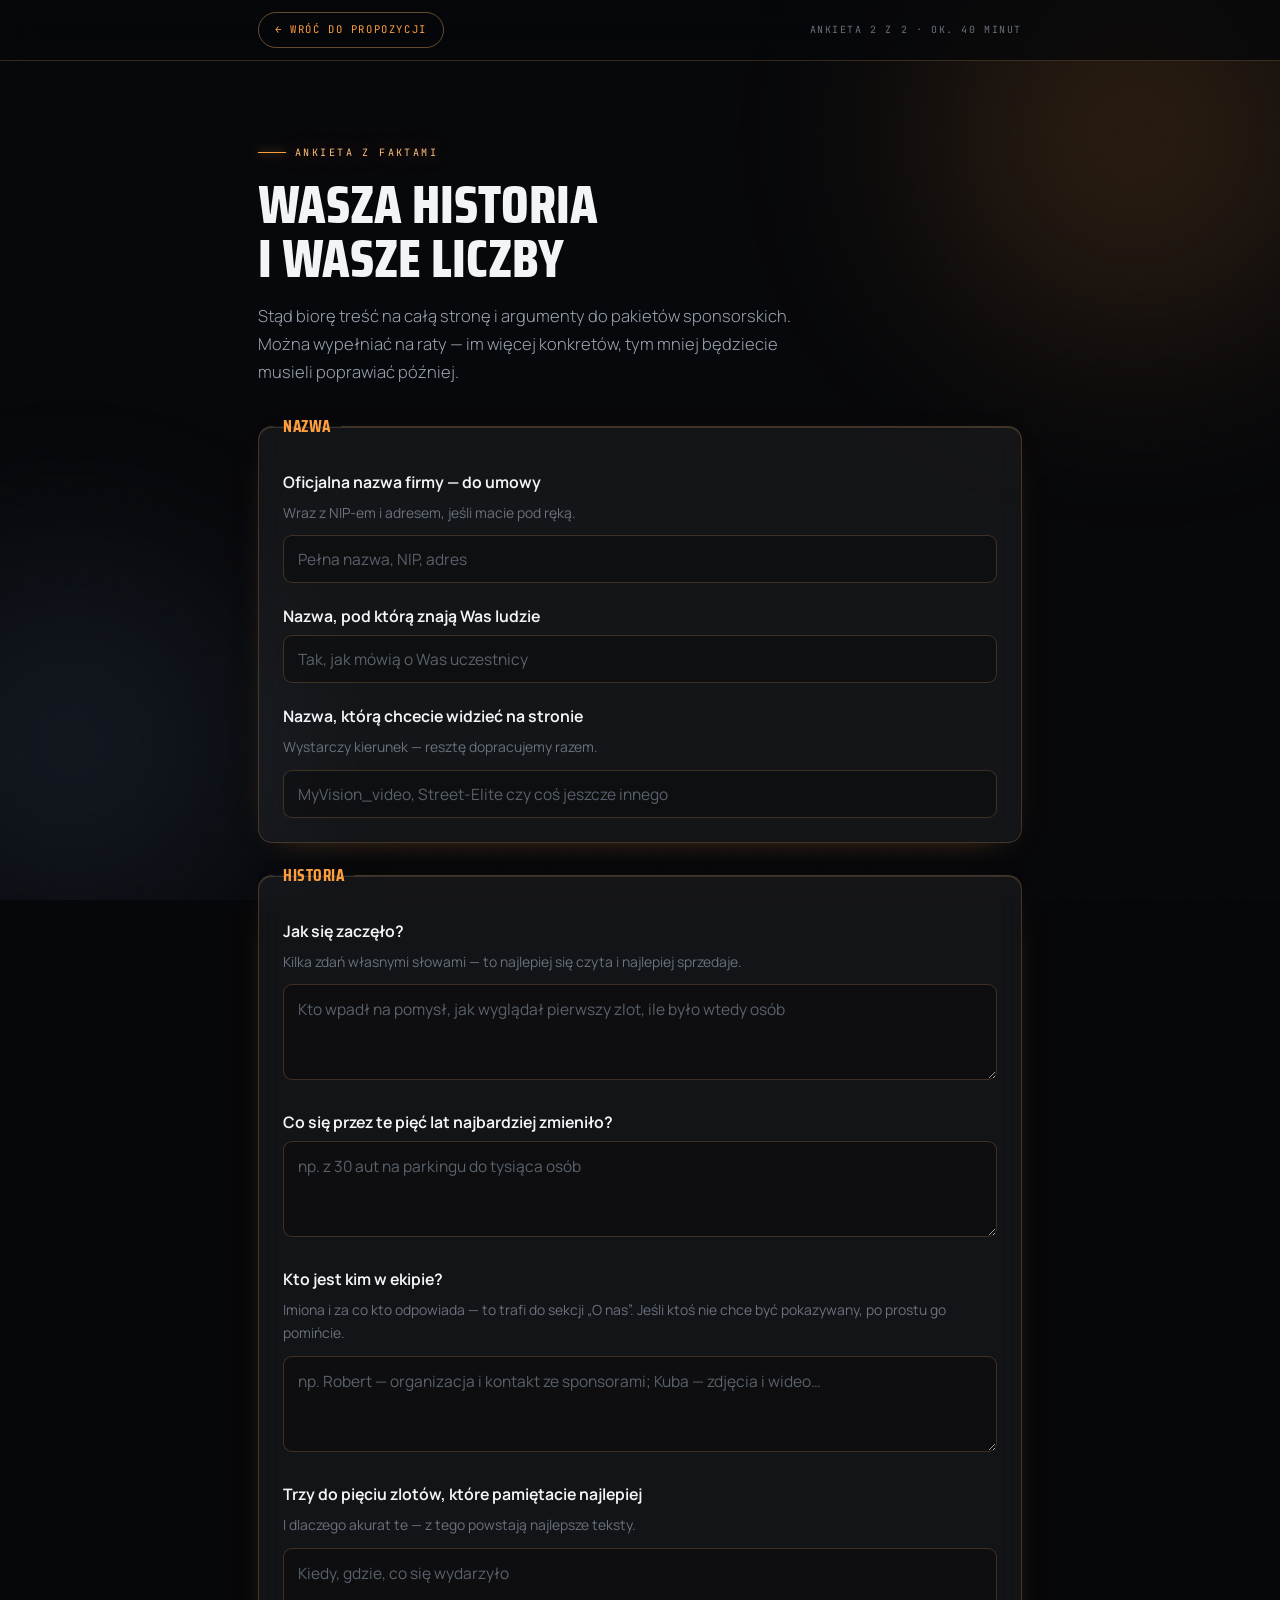
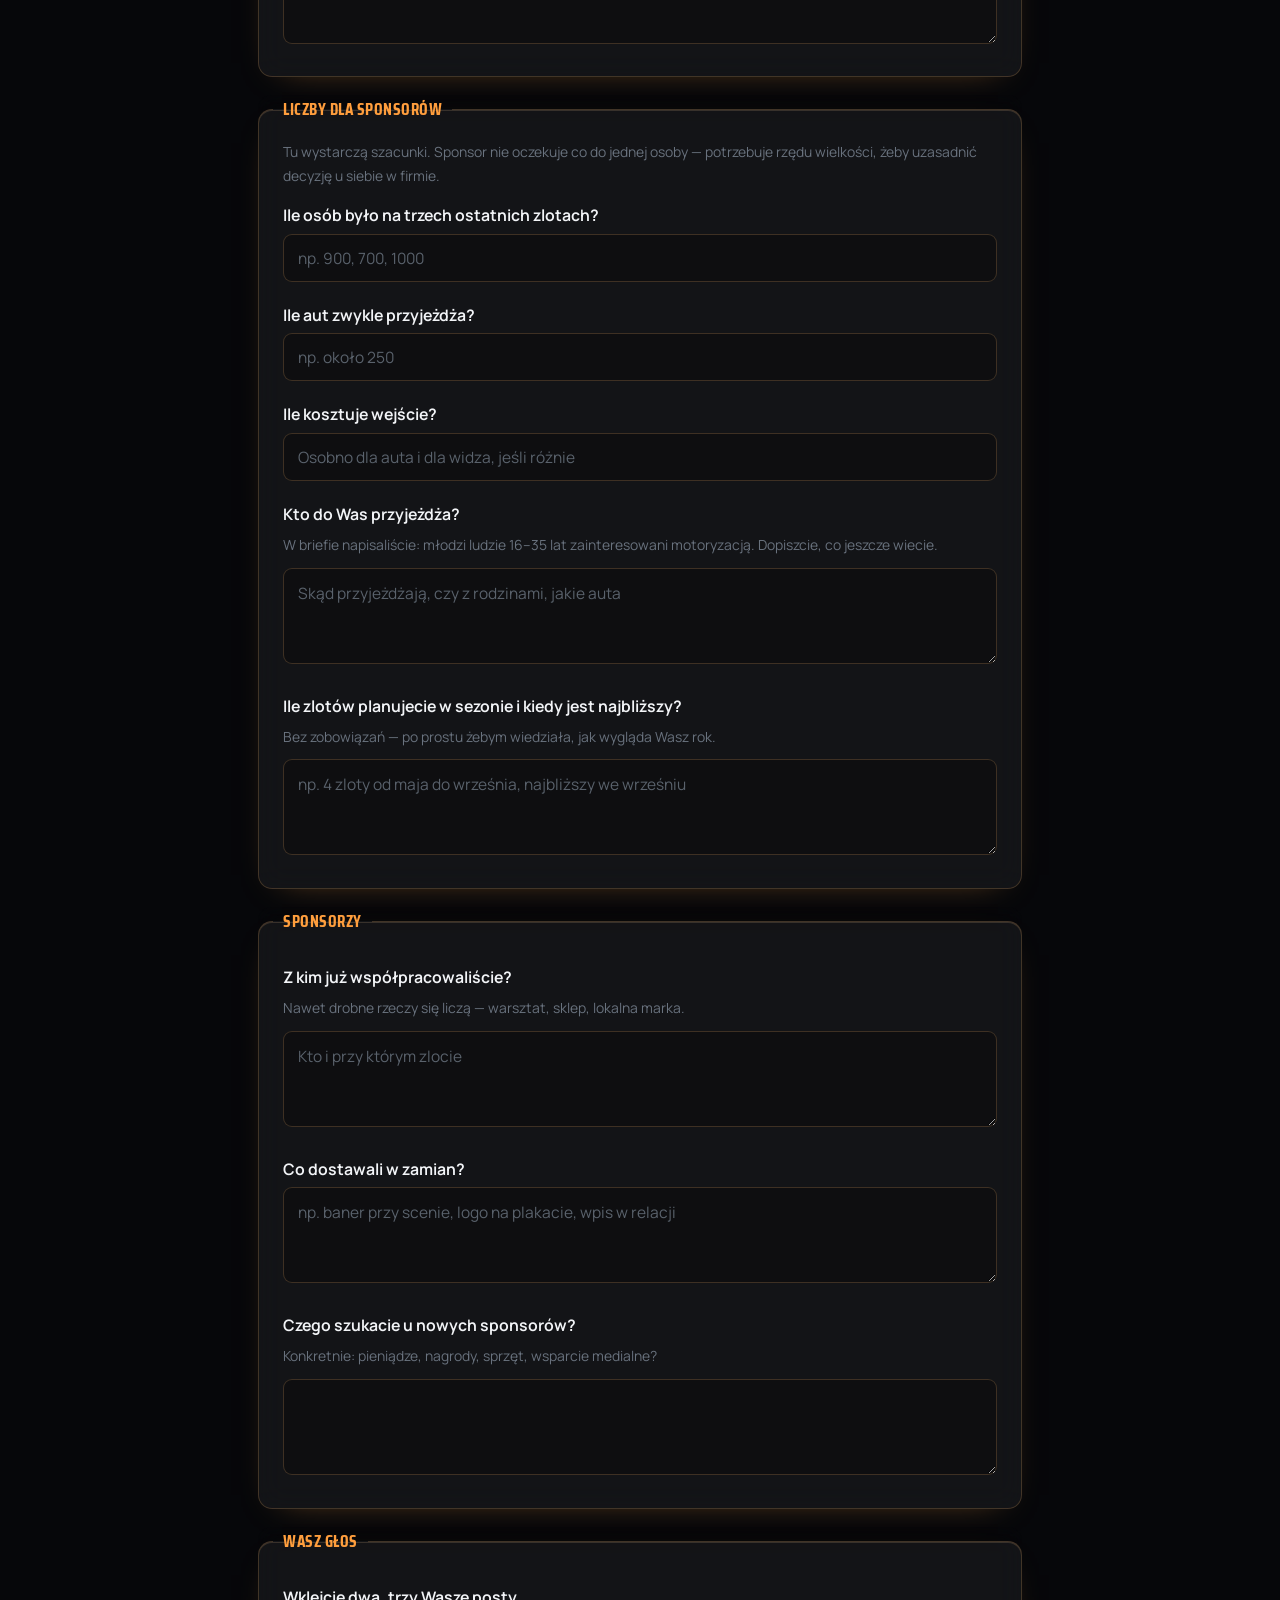
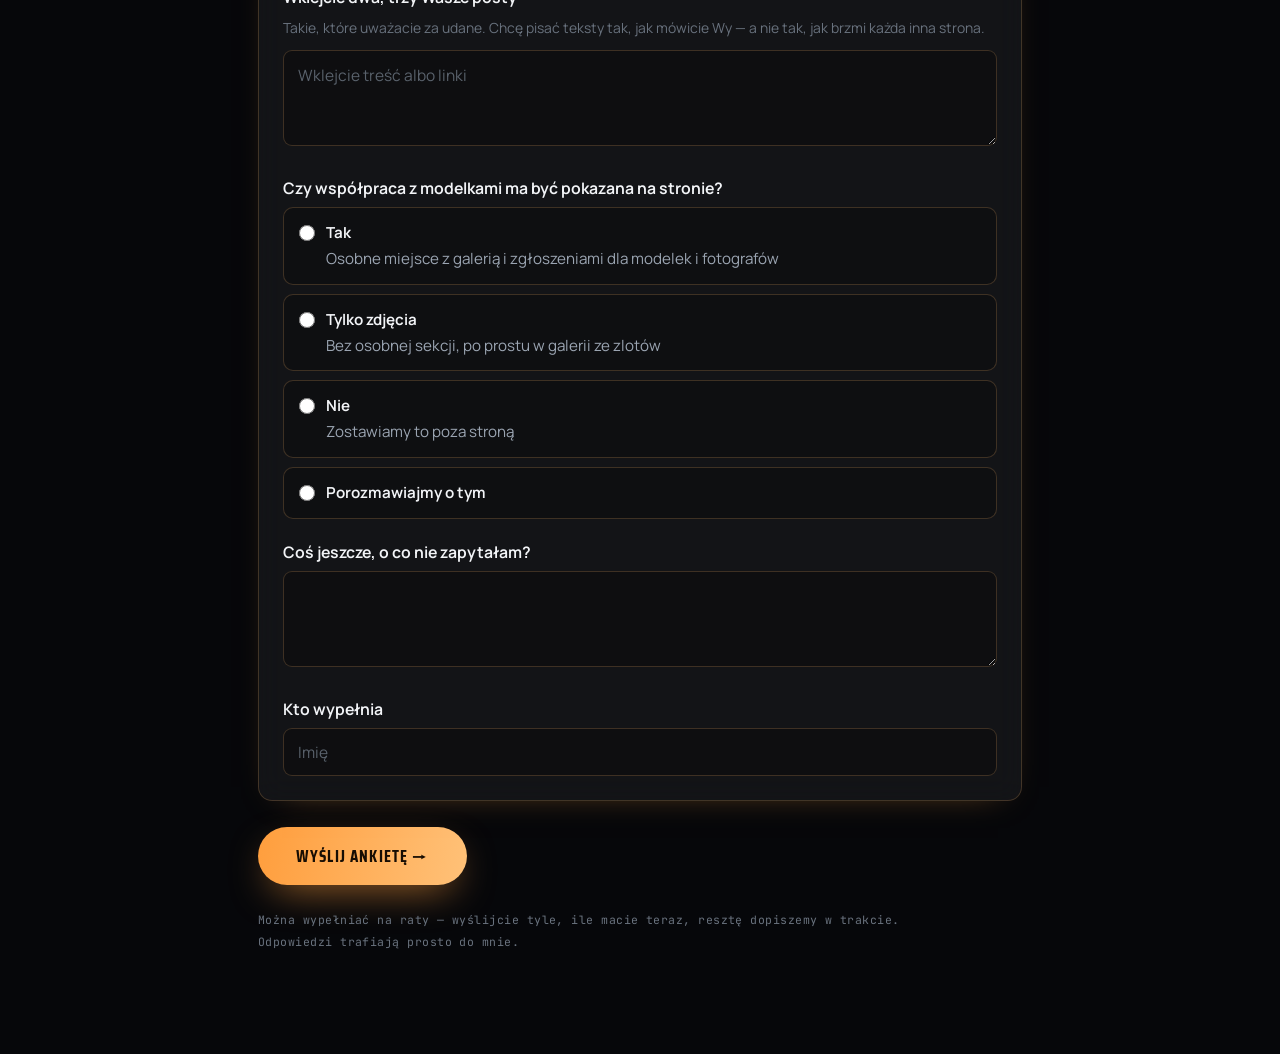
==== ankieta-faktow.html @ 6f4fe194 "CSS bez podkreślenia — Jekyll pomijał plik" ====
<!doctype html>
<html lang="pl">
<head>
<meta charset="utf-8">
<meta name="viewport" content="width=device-width, initial-scale=1">
<title>Ankieta z faktami — Street-Elite</title>
<meta name="robots" content="noindex, nofollow">
<link rel="preconnect" href="https://fonts.googleapis.com">
<link rel="preconnect" href="https://fonts.gstatic.com" crossorigin>
<link href="https://fonts.googleapis.com/css2?family=Saira+Condensed:wght@600;700;800&family=Manrope:wght@300;400;500;650;700&family=JetBrains+Mono:wght@400;500&display=swap" rel="stylesheet">
<link rel="stylesheet" href="ankieta.css">
</head>
<body>
<div class="atmo"><div class="beam b1"></div><div class="beam b2"></div></div>
<div class="noise"></div>

<header class="bar"><div class="bar-in">
  <a class="back" href="index.html#odwas">← Wróć do propozycji</a>
  <span class="step">Ankieta 2 z 2 · ok. 40 minut</span>
</div></header>

<div class="wrap">
<div class="head">
  <div class="kicker">Ankieta z faktami</div>
  <h1>Wasza historia<br>i Wasze liczby</h1>
  <p class="lead">Stąd biorę treść na całą stronę i argumenty do pakietów sponsorskich. Można wypełniać na raty — im więcej konkretów, tym mniej będziecie musieli poprawiać później.</p>
</div>

<form action="https://formsubmit.co/marcin.tatsiana@gmail.com" method="POST">
  <input type="hidden" name="_subject" value="📋 Ankieta z faktami — Street-Elite">
  <input type="hidden" name="_captcha" value="false">
  <input type="hidden" name="_template" value="table">
  <input type="text" name="_honey" class="hp" tabindex="-1" autocomplete="off">

  <fieldset>
    <legend>Nazwa</legend>
    <div class="q">
      <label for="n1">Oficjalna nazwa firmy — do umowy</label>
      <span class="hintx">Wraz z NIP-em i adresem, jeśli macie pod ręką.</span>
      <input id="n1" type="text" name="Nazwa firmy do umowy" placeholder="Pełna nazwa, NIP, adres">
    </div>
    <div class="q">
      <label for="n2">Nazwa, pod którą znają Was ludzie</label>
      <input id="n2" type="text" name="Nazwa znana ludziom" placeholder="Tak, jak mówią o Was uczestnicy">
    </div>
    <div class="q">
      <label for="n3">Nazwa, którą chcecie widzieć na stronie</label>
      <span class="hintx">Wystarczy kierunek — resztę dopracujemy razem.</span>
      <input id="n3" type="text" name="Nazwa na stronie" placeholder="MyVision_video, Street-Elite czy coś jeszcze innego">
    </div>
  </fieldset>

  <fieldset>
    <legend>Historia</legend>
    <div class="q">
      <label for="h1">Jak się zaczęło?</label>
      <span class="hintx">Kilka zdań własnymi słowami — to najlepiej się czyta i najlepiej sprzedaje.</span>
      <textarea id="h1" name="Jak sie zaczelo" placeholder="Kto wpadł na pomysł, jak wyglądał pierwszy zlot, ile było wtedy osób"></textarea>
    </div>
    <div class="q">
      <label for="h2">Co się przez te pięć lat najbardziej zmieniło?</label>
      <textarea id="h2" name="Co sie zmienilo" placeholder="np. z 30 aut na parkingu do tysiąca osób"></textarea>
    </div>
    <div class="q">
      <label for="h3">Kto jest kim w ekipie?</label>
      <span class="hintx">Imiona i za co kto odpowiada — to trafi do sekcji „O nas”. Jeśli ktoś nie chce być pokazywany, po prostu go pomińcie.</span>
      <textarea id="h3" name="Zespol" placeholder="np. Robert — organizacja i kontakt ze sponsorami; Kuba — zdjęcia i wideo…"></textarea>
    </div>
    <div class="q">
      <label for="h4">Trzy do pięciu zlotów, które pamiętacie najlepiej</label>
      <span class="hintx">I dlaczego akurat te — z tego powstają najlepsze teksty.</span>
      <textarea id="h4" name="Najlepsze zloty" placeholder="Kiedy, gdzie, co się wydarzyło"></textarea>
    </div>
  </fieldset>

  <fieldset>
    <legend>Liczby dla sponsorów</legend>
    <p class="hintx" style="margin:-6px 0 14px">Tu wystarczą szacunki. Sponsor nie oczekuje co do jednej osoby — potrzebuje rzędu wielkości, żeby uzasadnić decyzję u siebie w firmie.</p>

    <div class="q">
      <label for="l1">Ile osób było na trzech ostatnich zlotach?</label>
      <input id="l1" type="text" name="Frekwencja" placeholder="np. 900, 700, 1000">
    </div>
    <div class="q">
      <label for="l2">Ile aut zwykle przyjeżdża?</label>
      <input id="l2" type="text" name="Liczba aut" placeholder="np. około 250">
    </div>
    <div class="q">
      <label for="l3">Ile kosztuje wejście?</label>
      <input id="l3" type="text" name="Cena wejscia" placeholder="Osobno dla auta i dla widza, jeśli różnie">
    </div>
    <div class="q">
      <label for="l4">Kto do Was przyjeżdża?</label>
      <span class="hintx">W briefie napisaliście: młodzi ludzie 16–35 lat zainteresowani motoryzacją. Dopiszcie, co jeszcze wiecie.</span>
      <textarea id="l4" name="Kto przyjezdza" placeholder="Skąd przyjeżdżają, czy z rodzinami, jakie auta"></textarea>
    </div>
    <div class="q">
      <label for="l5">Ile zlotów planujecie w sezonie i kiedy jest najbliższy?</label>
      <span class="hintx">Bez zobowiązań — po prostu żebym wiedziała, jak wygląda Wasz rok.</span>
      <textarea id="l5" name="Kalendarz sezonu" placeholder="np. 4 zloty od maja do września, najbliższy we wrześniu"></textarea>
    </div>
  </fieldset>

  <fieldset>
    <legend>Sponsorzy</legend>
    <div class="q">
      <label for="s1">Z kim już współpracowaliście?</label>
      <span class="hintx">Nawet drobne rzeczy się liczą — warsztat, sklep, lokalna marka.</span>
      <textarea id="s1" name="Dotychczasowi partnerzy" placeholder="Kto i przy którym zlocie"></textarea>
    </div>
    <div class="q">
      <label for="s2">Co dostawali w zamian?</label>
      <textarea id="s2" name="Co dostawali sponsorzy" placeholder="np. baner przy scenie, logo na plakacie, wpis w relacji"></textarea>
    </div>
    <div class="q">
      <label for="s3">Czego szukacie u nowych sponsorów?</label>
      <span class="hintx">Konkretnie: pieniądze, nagrody, sprzęt, wsparcie medialne?</span>
      <textarea id="s3" name="Czego szukamy u sponsorow" placeholder=""></textarea>
    </div>
  </fieldset>

  <fieldset>
    <legend>Wasz głos</legend>
    <div class="q">
      <label for="g1">Wklejcie dwa, trzy Wasze posty</label>
      <span class="hintx">Takie, które uważacie za udane. Chcę pisać teksty tak, jak mówicie Wy — a nie tak, jak brzmi każda inna strona.</span>
      <textarea id="g1" name="Przyklady postow" placeholder="Wklejcie treść albo linki"></textarea>
    </div>
    <div class="q">
      <span class="qlab">Czy współpraca z modelkami ma być pokazana na stronie?</span>
      <div class="opts">
        <label class="opt"><input type="radio" name="Modelki na stronie" value="Tak, osobna sekcja"><span><b>Tak</b>Osobne miejsce z galerią i zgłoszeniami dla modelek i fotografów</span></label>
        <label class="opt"><input type="radio" name="Modelki na stronie" value="Tylko zdjęcia w galerii"><span><b>Tylko zdjęcia</b>Bez osobnej sekcji, po prostu w galerii ze zlotów</span></label>
        <label class="opt"><input type="radio" name="Modelki na stronie" value="Nie"><span><b>Nie</b>Zostawiamy to poza stroną</span></label>
        <label class="opt"><input type="radio" name="Modelki na stronie" value="Porozmawiajmy"><span><b>Porozmawiajmy o tym</b></span></label>
      </div>
    </div>
    <div class="q">
      <label for="g2">Coś jeszcze, o co nie zapytałam?</label>
      <textarea id="g2" name="Coś jeszcze" placeholder=""></textarea>
    </div>
    <div class="q">
      <label for="who">Kto wypełnia</label>
      <input id="who" type="text" name="Kto wypelnia" placeholder="Imię" required>
    </div>
  </fieldset>

  <button class="send" type="submit">Wyślij ankietę →</button>
  <p class="foot">Można wypełniać na raty — wyślijcie tyle, ile macie teraz, resztę dopiszemy w trakcie.<br>Odpowiedzi trafiają prosto do mnie.</p>
</form>
</div>
</body>
</html>
---- ankieta.css ----
:root{--void:#06070A;--panel:rgba(255,255,255,.055);--panel-2:rgba(255,255,255,.082);
--edge:rgba(255,186,110,.20);--edge-2:rgba(255,186,110,.38);--ink:#F2F4F7;--soft:#9BA5B2;--dim:#69727E;
--sodium:#FF9E3D;--sodium-2:#FFC178;--ice:#9CC7FF;
--display:"Saira Condensed",'Arial Narrow',sans-serif;--body:"Manrope",-apple-system,sans-serif;
--mono:"JetBrains Mono",ui-monospace,monospace;--maxw:820px}
*{box-sizing:border-box}
body{margin:0;background:var(--void);color:var(--ink);font-family:var(--body);font-size:17px;
line-height:1.7;-webkit-font-smoothing:antialiased;overflow-x:hidden}
:where(a,button,input,select,textarea):focus-visible{outline:2px solid var(--sodium);outline-offset:3px}
.atmo{position:fixed;inset:0;z-index:0;pointer-events:none;overflow:hidden}
.beam{position:absolute;border-radius:50%;filter:blur(88px);opacity:.62}
.b1{width:60vw;height:60vw;max-width:700px;max-height:700px;top:-24vh;right:-16vw;
background:radial-gradient(circle,rgba(255,158,61,.3),transparent 64%)}
.b2{width:52vw;height:52vw;max-width:600px;max-height:600px;bottom:-16vh;left:-18vw;
background:radial-gradient(circle,rgba(156,199,255,.2),transparent 66%)}
.noise{position:fixed;inset:0;z-index:1;pointer-events:none;opacity:.22;mix-blend-mode:overlay;
background-image:url("data:image/svg+xml,%3Csvg xmlns='http://www.w3.org/2000/svg' width='160' height='160'%3E%3Cfilter id='n'%3E%3CfeTurbulence type='fractalNoise' baseFrequency='.8' numOctaves='4'/%3E%3C/filter%3E%3Crect width='160' height='160' filter='url(%23n)'/%3E%3C/svg%3E")}
.bar{position:sticky;top:0;z-index:60;backdrop-filter:blur(18px);-webkit-backdrop-filter:blur(18px);
background:rgba(6,7,10,.75);border-bottom:1px solid var(--edge)}
.bar-in{max-width:var(--maxw);margin:0 auto;padding:12px clamp(16px,4vw,28px);display:flex;
align-items:center;justify-content:space-between;gap:16px}
.back{display:inline-flex;align-items:center;gap:9px;font-family:var(--mono);font-size:.66rem;
letter-spacing:.15em;text-transform:uppercase;color:var(--sodium);text-decoration:none;
border:1px solid var(--edge-2);border-radius:100px;padding:8px 16px;transition:.25s}
.back:hover{background:rgba(255,158,61,.12);border-color:var(--sodium)}
.step{font-family:var(--mono);font-size:.62rem;letter-spacing:.16em;text-transform:uppercase;color:var(--dim)}
.wrap{position:relative;z-index:2;max-width:var(--maxw);margin:0 auto;padding:0 clamp(16px,4vw,28px) 90px}
.head{padding:clamp(44px,8vh,80px) 0 26px}
.kicker{display:inline-flex;align-items:center;gap:9px;font-family:var(--mono);font-size:.63rem;
letter-spacing:.24em;text-transform:uppercase;color:var(--sodium-2);margin-bottom:16px;
text-shadow:0 0 18px rgba(255,158,61,.5)}
.kicker::before{content:"";width:28px;height:1px;background:var(--sodium);box-shadow:0 0 10px rgba(255,158,61,.9)}
h1{font-family:var(--display);font-weight:800;text-transform:uppercase;font-size:clamp(2.1rem,6vw,3.4rem);
line-height:1;margin:0 0 16px;text-wrap:balance}
.lead{color:var(--soft);font-size:1.03rem;font-weight:300;max-width:56ch;margin:0}
fieldset{border:1px solid var(--edge);border-radius:14px;background:var(--panel);margin:0 0 18px;
padding:22px 24px 24px;backdrop-filter:blur(14px);-webkit-backdrop-filter:blur(14px);
box-shadow:inset 0 1px 0 rgba(255,205,150,.16),0 10px 34px -24px rgba(255,158,61,.55)}
legend{font-family:var(--display);font-weight:700;text-transform:uppercase;font-size:1.06rem;
letter-spacing:.03em;color:var(--sodium);padding:0 10px;margin-left:-10px}
.q{margin:20px 0 0}
.q:first-of-type{margin-top:6px}
.q>label,.qlab{display:block;font-weight:650;font-size:.99rem;margin-bottom:5px}
.hintx{display:block;color:var(--dim);font-size:.87rem;margin-bottom:11px;font-weight:400}
input[type=text],input[type=email],textarea,select{width:100%;background:rgba(0,0,0,.28);
border:1px solid var(--edge);border-radius:9px;color:var(--ink);font-family:var(--body);
font-size:.97rem;padding:12px 14px;transition:.22s}
textarea{min-height:96px;resize:vertical;line-height:1.6}
input:hover,textarea:hover,select:hover{border-color:var(--edge-2)}
input:focus,textarea:focus,select:focus{border-color:var(--sodium);background:rgba(0,0,0,.4)}
::placeholder{color:#5A626C}
.opts{display:grid;gap:9px;margin-top:4px}
.opt{display:flex;align-items:flex-start;gap:11px;background:rgba(0,0,0,.22);border:1px solid var(--edge);
border-radius:10px;padding:12px 15px;cursor:pointer;transition:.22s}
.opt:hover{border-color:var(--edge-2);background:rgba(255,158,61,.06)}
.opt input{margin:5px 0 0;accent-color:var(--sodium);flex:none;width:16px;height:16px}
.opt span{font-size:.95rem;color:var(--soft)}
.opt span b{color:var(--ink);font-weight:650;display:block}
.opt:has(input:checked){border-color:var(--sodium);background:rgba(255,158,61,.11);
box-shadow:0 0 26px -12px rgba(255,158,61,.85)}
.opt:has(input:checked) span{color:var(--ink)}
.grid2{display:grid;gap:9px;grid-template-columns:repeat(auto-fit,minmax(210px,1fr))}
.send{display:inline-flex;align-items:center;gap:11px;margin-top:8px;font-family:var(--display);
font-weight:700;text-transform:uppercase;letter-spacing:.07em;font-size:1.04rem;padding:16px 38px;
border:none;border-radius:100px;cursor:pointer;color:#170D03;
background:linear-gradient(100deg,var(--sodium),var(--sodium-2));
box-shadow:0 14px 40px -14px rgba(255,158,61,.75);transition:.3s}
.send:hover{transform:translateY(-2px);box-shadow:0 20px 54px -14px rgba(255,158,61,.9)}
.foot{font-family:var(--mono);font-size:.72rem;color:var(--dim);letter-spacing:.04em;
margin-top:24px;line-height:1.9}
.hp{position:absolute;left:-9999px}
::selection{background:var(--sodium);color:#120902}
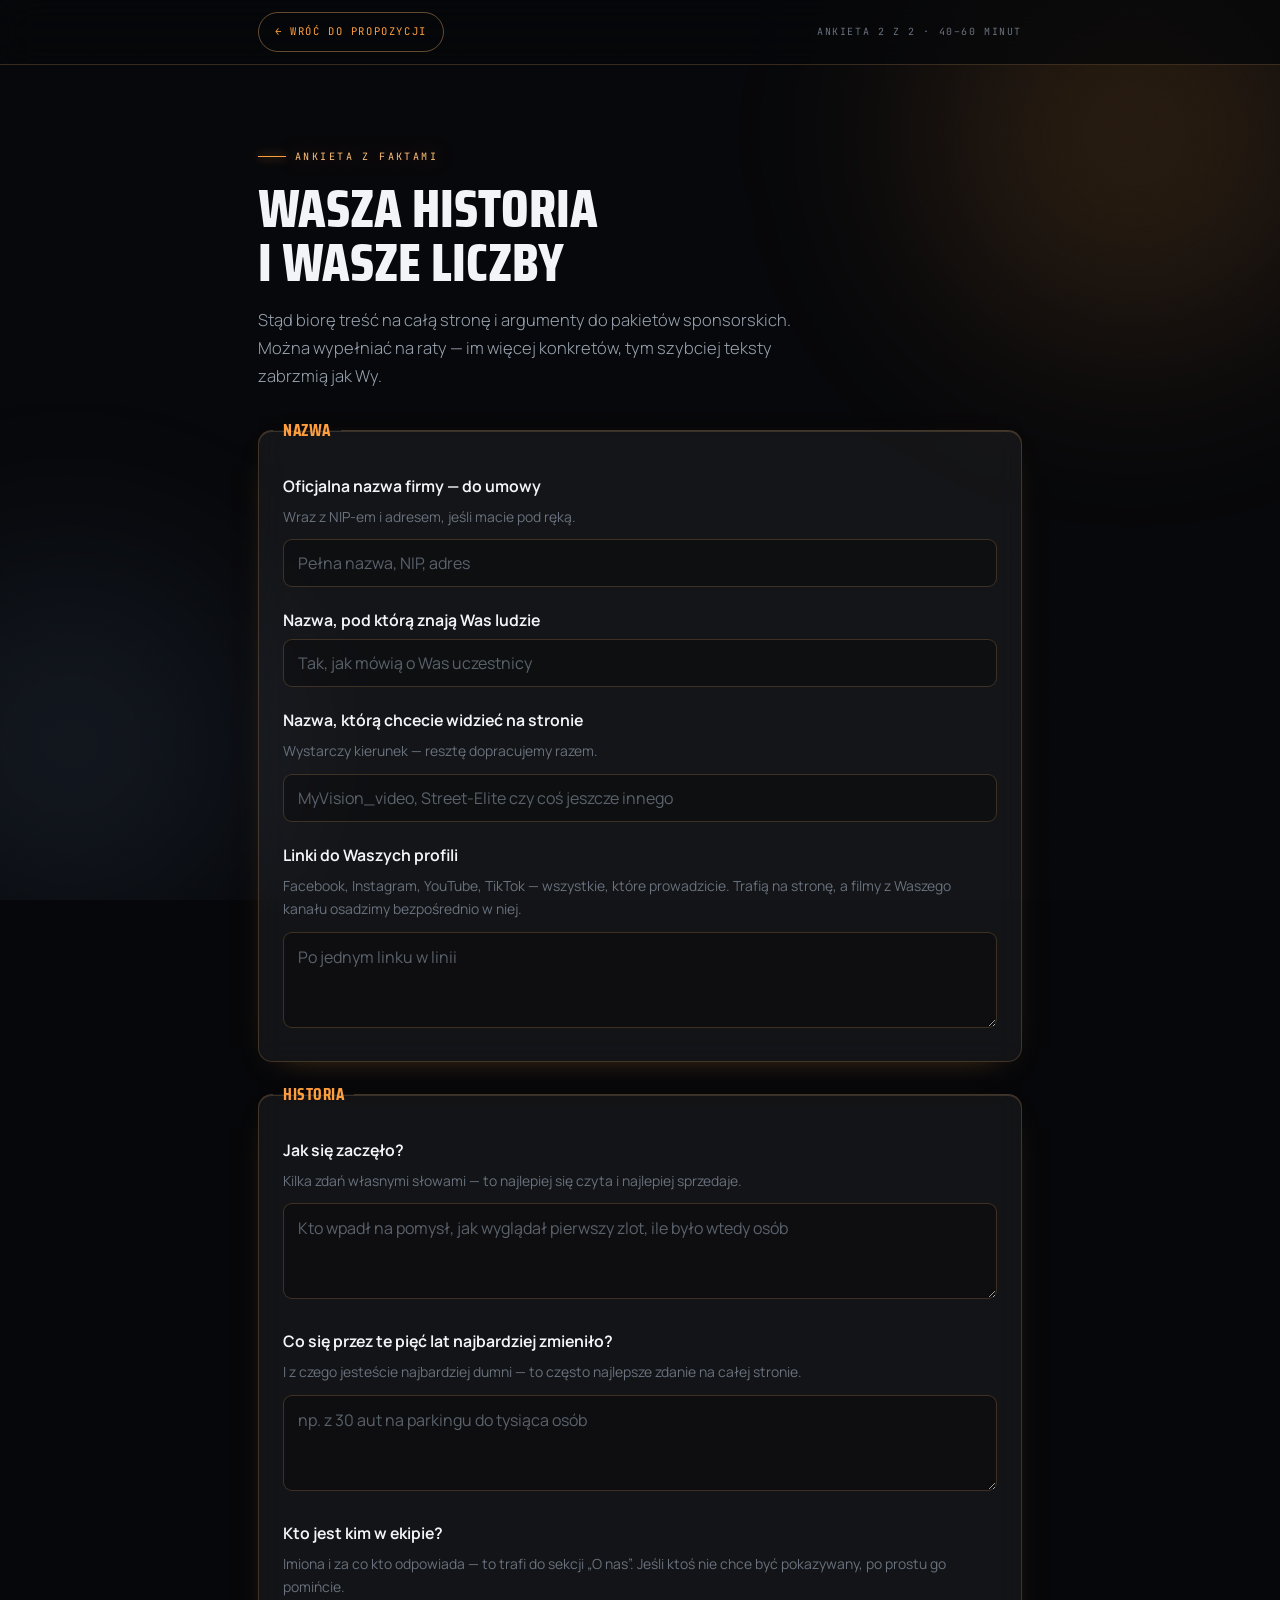
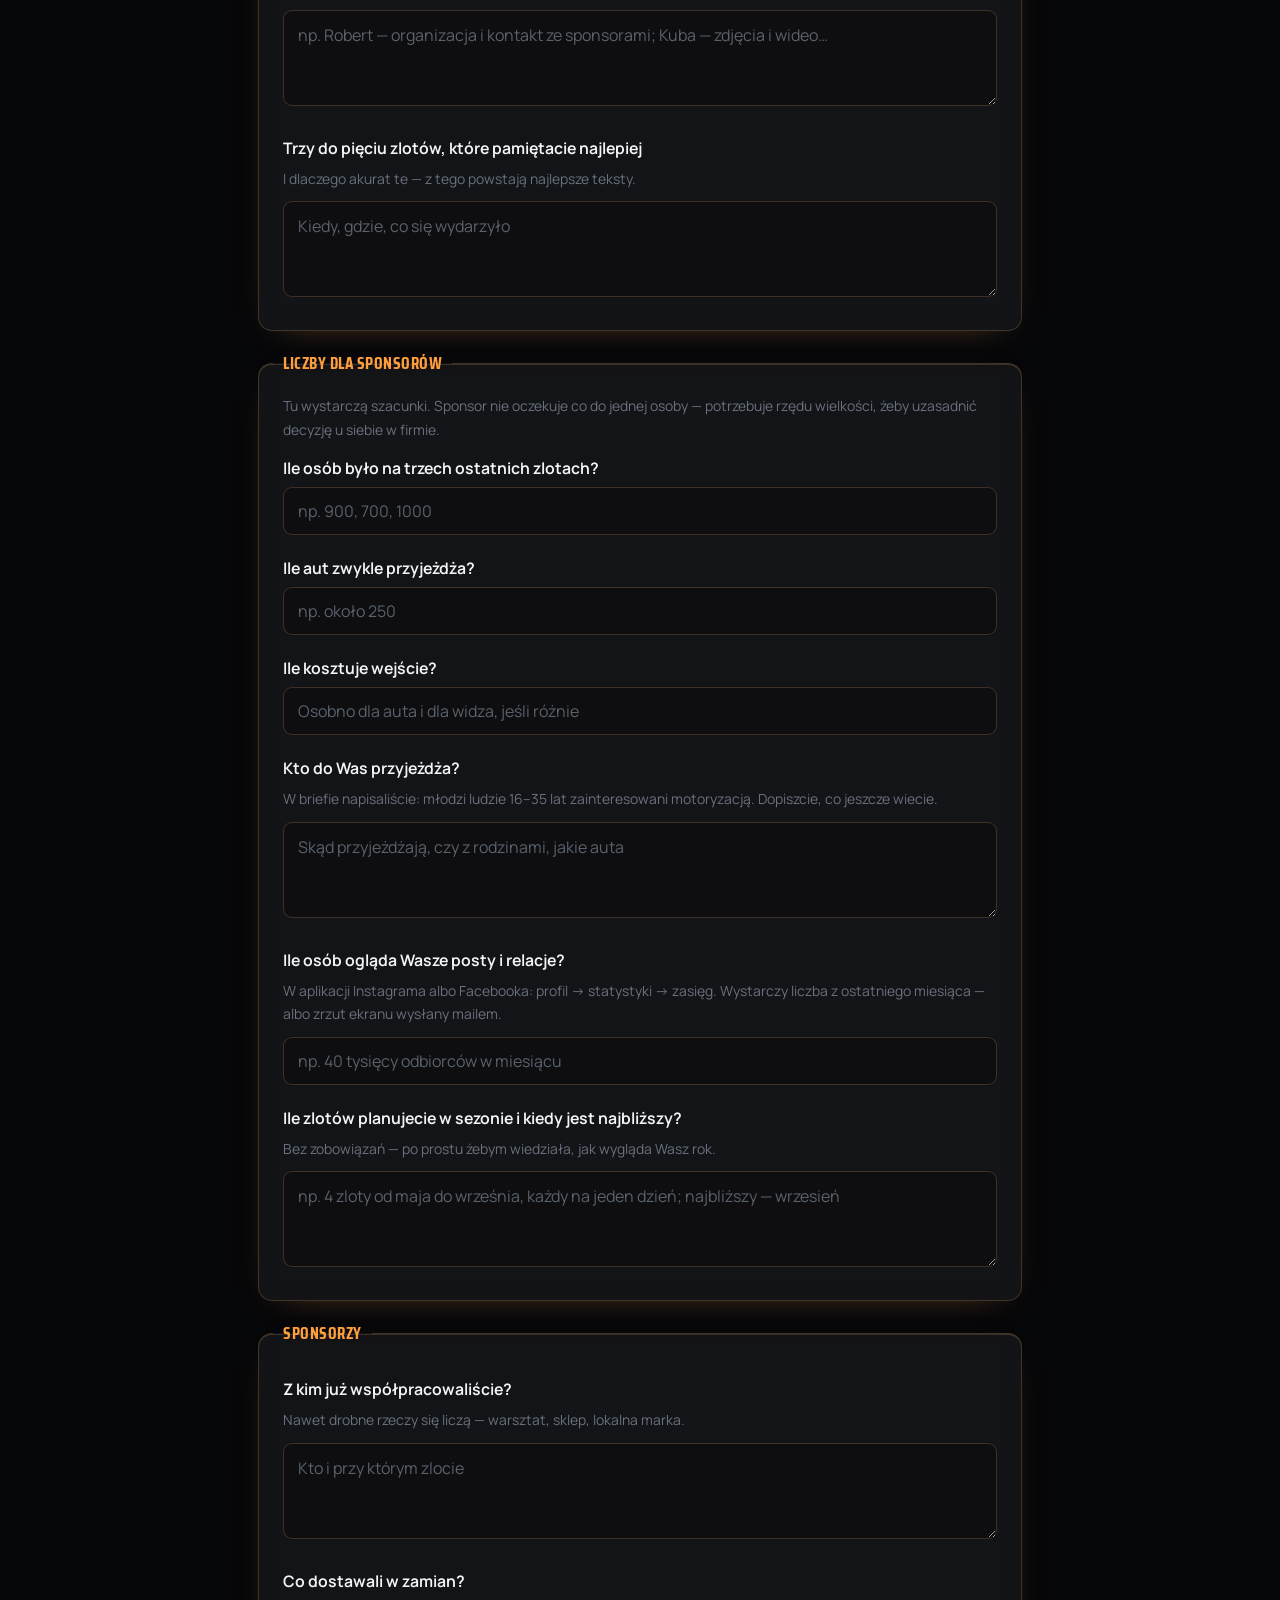
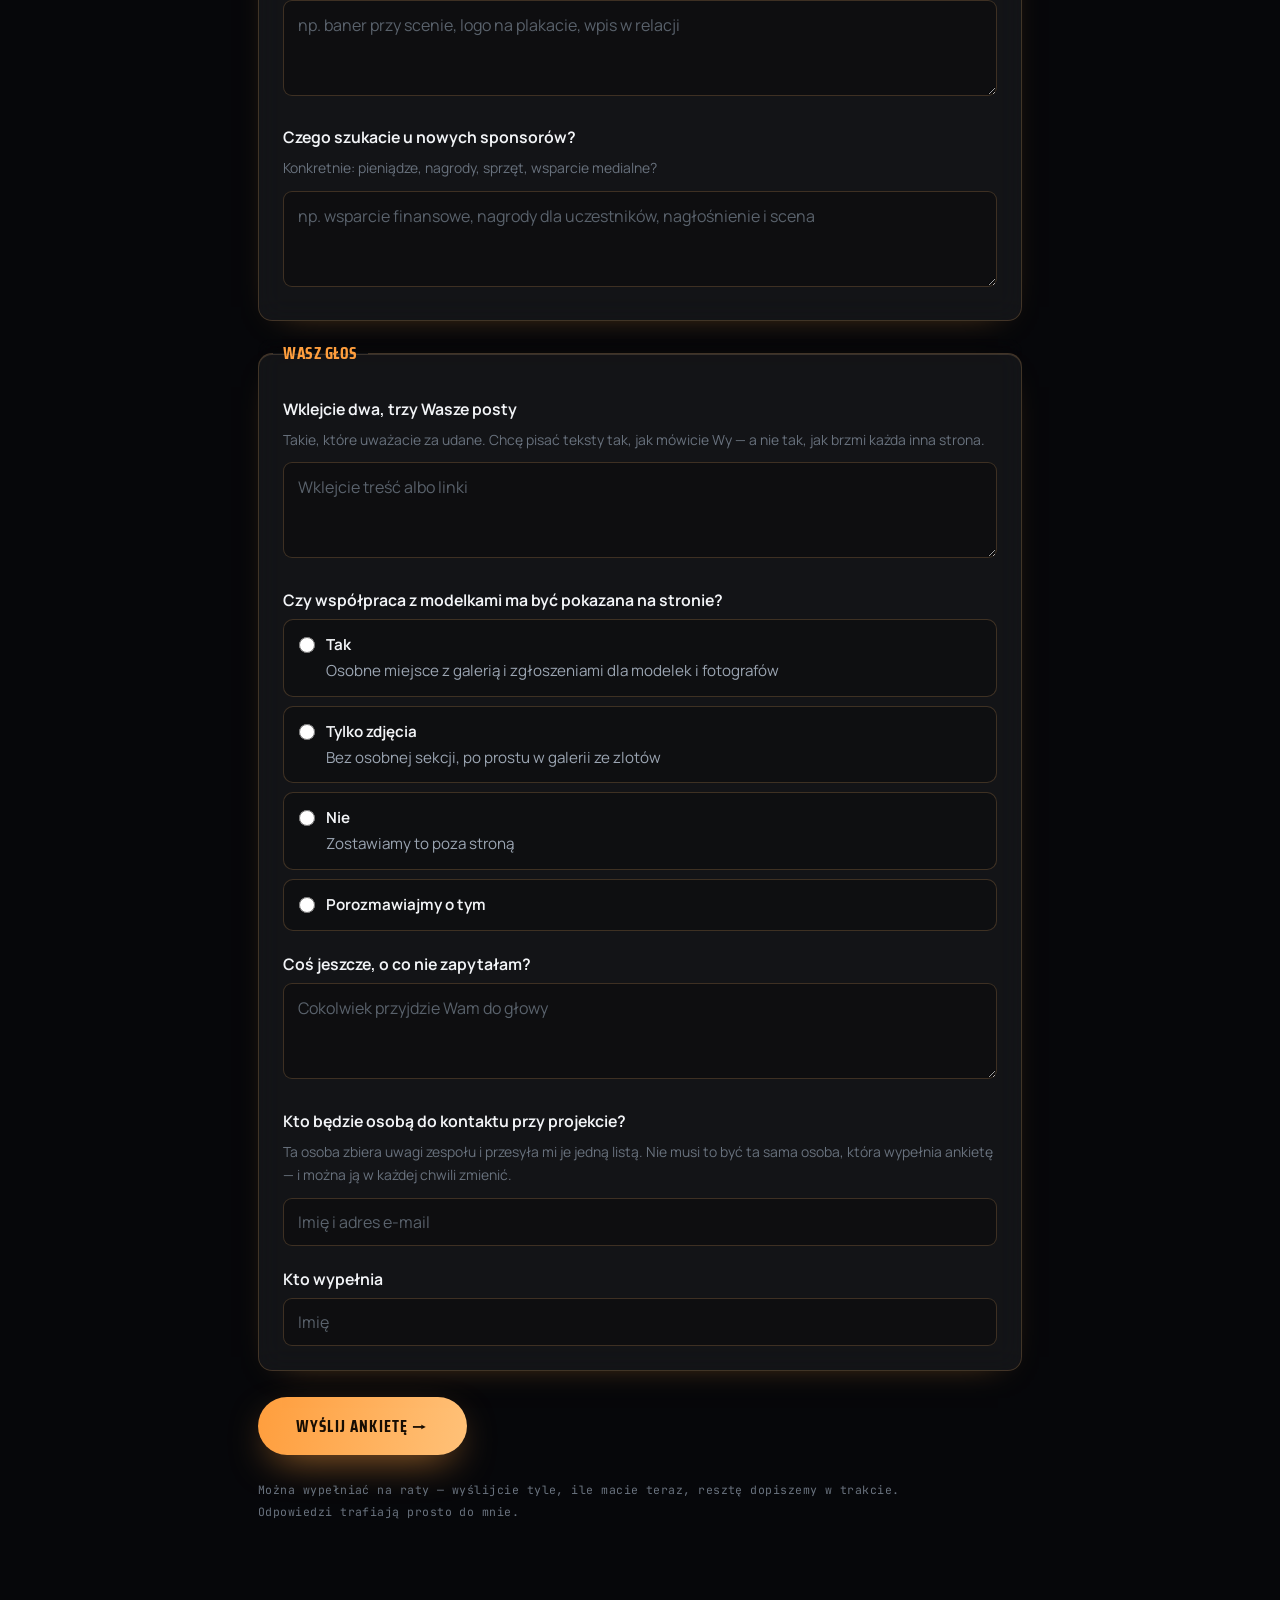
==== commit 50070b7a: "Oferta Street-Elite: финальная версия — тон, порядок разделов, срок до 15.09, страница благодарности" ====
--- a/ankieta-faktow.html
+++ b/ankieta-faktow.html
@@ -16,20 +16,21 @@
 
 <header class="bar"><div class="bar-in">
   <a class="back" href="index.html#odwas">← Wróć do propozycji</a>
-  <span class="step">Ankieta 2 z 2 · ok. 40 minut</span>
+  <span class="step">Ankieta 2 z 2 · 40–60 minut</span>
 </div></header>
 
 <div class="wrap">
 <div class="head">
   <div class="kicker">Ankieta z faktami</div>
   <h1>Wasza historia<br>i Wasze liczby</h1>
-  <p class="lead">Stąd biorę treść na całą stronę i argumenty do pakietów sponsorskich. Można wypełniać na raty — im więcej konkretów, tym mniej będziecie musieli poprawiać później.</p>
+  <p class="lead">Stąd biorę treść na całą stronę i argumenty do pakietów sponsorskich. Można wypełniać na raty — im więcej konkretów, tym szybciej teksty zabrzmią jak Wy.</p>
 </div>
 
 <form action="https://formsubmit.co/marcin.tatsiana@gmail.com" method="POST">
   <input type="hidden" name="_subject" value="📋 Ankieta z faktami — Street-Elite">
   <input type="hidden" name="_captcha" value="false">
   <input type="hidden" name="_template" value="table">
+  <input type="hidden" name="_next" value="https://intlady95.github.io/se-327d51ff/dziekuje.html">
   <input type="text" name="_honey" class="hp" tabindex="-1" autocomplete="off">
 
   <fieldset>
@@ -48,6 +49,11 @@
       <span class="hintx">Wystarczy kierunek — resztę dopracujemy razem.</span>
       <input id="n3" type="text" name="Nazwa na stronie" placeholder="MyVision_video, Street-Elite czy coś jeszcze innego">
     </div>
+    <div class="q">
+      <label for="n4">Linki do Waszych profili</label>
+      <span class="hintx">Facebook, Instagram, YouTube, TikTok — wszystkie, które prowadzicie. Trafią na stronę, a filmy z Waszego kanału osadzimy bezpośrednio w niej.</span>
+      <textarea id="n4" name="Linki do profili" placeholder="Po jednym linku w linii"></textarea>
+    </div>
   </fieldset>
 
   <fieldset>
@@ -59,6 +65,7 @@
     </div>
     <div class="q">
       <label for="h2">Co się przez te pięć lat najbardziej zmieniło?</label>
+      <span class="hintx">I z czego jesteście najbardziej dumni — to często najlepsze zdanie na całej stronie.</span>
       <textarea id="h2" name="Co sie zmienilo" placeholder="np. z 30 aut na parkingu do tysiąca osób"></textarea>
     </div>
     <div class="q">
@@ -95,9 +102,14 @@
       <textarea id="l4" name="Kto przyjezdza" placeholder="Skąd przyjeżdżają, czy z rodzinami, jakie auta"></textarea>
     </div>
     <div class="q">
+      <label for="l6">Ile osób ogląda Wasze posty i relacje?</label>
+      <span class="hintx">W aplikacji Instagrama albo Facebooka: profil → statystyki → zasięg. Wystarczy liczba z ostatniego miesiąca — albo zrzut ekranu wysłany mailem.</span>
+      <input id="l6" type="text" name="Zasiegi w social mediach" placeholder="np. 40 tysięcy odbiorców w miesiącu">
+    </div>
+    <div class="q">
       <label for="l5">Ile zlotów planujecie w sezonie i kiedy jest najbliższy?</label>
       <span class="hintx">Bez zobowiązań — po prostu żebym wiedziała, jak wygląda Wasz rok.</span>
-      <textarea id="l5" name="Kalendarz sezonu" placeholder="np. 4 zloty od maja do września, najbliższy we wrześniu"></textarea>
+      <textarea id="l5" name="Kalendarz sezonu" placeholder="np. 4 zloty od maja do września, każdy na jeden dzień; najbliższy — wrzesień"></textarea>
     </div>
   </fieldset>
 
@@ -115,7 +127,7 @@
     <div class="q">
       <label for="s3">Czego szukacie u nowych sponsorów?</label>
       <span class="hintx">Konkretnie: pieniądze, nagrody, sprzęt, wsparcie medialne?</span>
-      <textarea id="s3" name="Czego szukamy u sponsorow" placeholder=""></textarea>
+      <textarea id="s3" name="Czego szukamy u sponsorow" placeholder="np. wsparcie finansowe, nagrody dla uczestników, nagłośnienie i scena"></textarea>
     </div>
   </fieldset>
 
@@ -137,7 +149,12 @@
     </div>
     <div class="q">
       <label for="g2">Coś jeszcze, o co nie zapytałam?</label>
-      <textarea id="g2" name="Coś jeszcze" placeholder=""></textarea>
+      <textarea id="g2" name="Coś jeszcze" placeholder="Cokolwiek przyjdzie Wam do głowy"></textarea>
+    </div>
+    <div class="q">
+      <label for="kp">Kto będzie osobą do kontaktu przy projekcie?</label>
+      <span class="hintx">Ta osoba zbiera uwagi zespołu i przesyła mi je jedną listą. Nie musi to być ta sama osoba, która wypełnia ankietę — i można ją w każdej chwili zmienić.</span>
+      <input id="kp" type="text" name="Osoba do kontaktu" placeholder="Imię i adres e-mail">
     </div>
     <div class="q">
       <label for="who">Kto wypełnia</label>
--- a/ankieta.css
+++ b/ankieta.css
@@ -4,8 +4,10 @@
 --display:"Saira Condensed",'Arial Narrow',sans-serif;--body:"Manrope",-apple-system,sans-serif;
 --mono:"JetBrains Mono",ui-monospace,monospace;--maxw:820px}
 *{box-sizing:border-box}
-body{margin:0;background:var(--void);color:var(--ink);font-family:var(--body);font-size:17px;
-line-height:1.7;-webkit-font-smoothing:antialiased;overflow-x:hidden}
+body{margin:0;background:var(--void);color:var(--ink);font-family:var(--body);
+font-size:clamp(1rem,.97rem + .18vw,1.0625rem);line-height:1.7;-webkit-font-smoothing:antialiased;
+overflow-x:hidden;overflow-wrap:break-word;text-size-adjust:100%;-webkit-text-size-adjust:100%}
+h1,legend,.qlab,label{overflow-wrap:break-word;hyphens:auto}
 :where(a,button,input,select,textarea):focus-visible{outline:2px solid var(--sodium);outline-offset:3px}
 .atmo{position:fixed;inset:0;z-index:0;pointer-events:none;overflow:hidden}
 .beam{position:absolute;border-radius:50%;filter:blur(88px);opacity:.62}
@@ -44,8 +46,14 @@
 .hintx{display:block;color:var(--dim);font-size:.87rem;margin-bottom:11px;font-weight:400}
 input[type=text],input[type=email],textarea,select{width:100%;background:rgba(0,0,0,.28);
 border:1px solid var(--edge);border-radius:9px;color:var(--ink);font-family:var(--body);
-font-size:.97rem;padding:12px 14px;transition:.22s}
+font-size:max(16px,.97rem);padding:12px 14px;transition:.22s}
 textarea{min-height:96px;resize:vertical;line-height:1.6}
+input[type=file]{width:100%;background:rgba(0,0,0,.28);border:1px solid var(--edge);border-radius:9px;
+color:var(--soft);font-family:var(--body);font-size:max(16px,.88rem);padding:10px 12px;transition:.22s}
+input[type=file]::file-selector-button{font-family:var(--mono);font-size:.66rem;letter-spacing:.1em;
+text-transform:uppercase;color:var(--sodium);background:rgba(255,158,61,.12);border:1px solid var(--edge-2);
+border-radius:100px;padding:7px 14px;margin-right:12px;cursor:pointer;transition:.22s}
+input[type=file]::file-selector-button:hover{background:rgba(255,158,61,.2);border-color:var(--sodium)}
 input:hover,textarea:hover,select:hover{border-color:var(--edge-2)}
 input:focus,textarea:focus,select:focus{border-color:var(--sodium);background:rgba(0,0,0,.4)}
 ::placeholder{color:#5A626C}
@@ -59,7 +67,7 @@
 .opt:has(input:checked){border-color:var(--sodium);background:rgba(255,158,61,.11);
 box-shadow:0 0 26px -12px rgba(255,158,61,.85)}
 .opt:has(input:checked) span{color:var(--ink)}
-.grid2{display:grid;gap:9px;grid-template-columns:repeat(auto-fit,minmax(210px,1fr))}
+.grid2{display:grid;gap:9px;grid-template-columns:repeat(auto-fit,minmax(min(210px,100%),1fr))}
 .send{display:inline-flex;align-items:center;gap:11px;margin-top:8px;font-family:var(--display);
 font-weight:700;text-transform:uppercase;letter-spacing:.07em;font-size:1.04rem;padding:16px 38px;
 border:none;border-radius:100px;cursor:pointer;color:#170D03;
@@ -69,4 +77,20 @@
 .foot{font-family:var(--mono);font-size:.72rem;color:var(--dim);letter-spacing:.04em;
 margin-top:24px;line-height:1.9}
 .hp{position:absolute;left:-9999px}
+/* ═══ telefon i duży tekst ═══ */
+@media(max-width:560px){
+  .bar-in{flex-wrap:wrap;gap:8px 12px;padding:10px clamp(14px,4vw,28px)}
+  .back{padding:7px 13px;font-size:.6rem}
+  .step{font-size:.57rem;letter-spacing:.12em}
+  fieldset{padding:18px 15px 20px;border-radius:12px}
+  legend{padding:0 7px;margin-left:-7px;font-size:1rem}
+  .opt{padding:12px 13px;gap:10px}
+  .send{width:100%;justify-content:center;padding:17px 22px}
+  .wrap{padding-bottom:70px}
+}
+/* палец должен попадать: минимум 44px на интерактивных элементах */
+.opt{min-height:44px}
+.back{min-height:40px}
+@media(prefers-reduced-motion:reduce){*{animation:none!important;transition:none!important}}
+
 ::selection{background:var(--sodium);color:#120902}
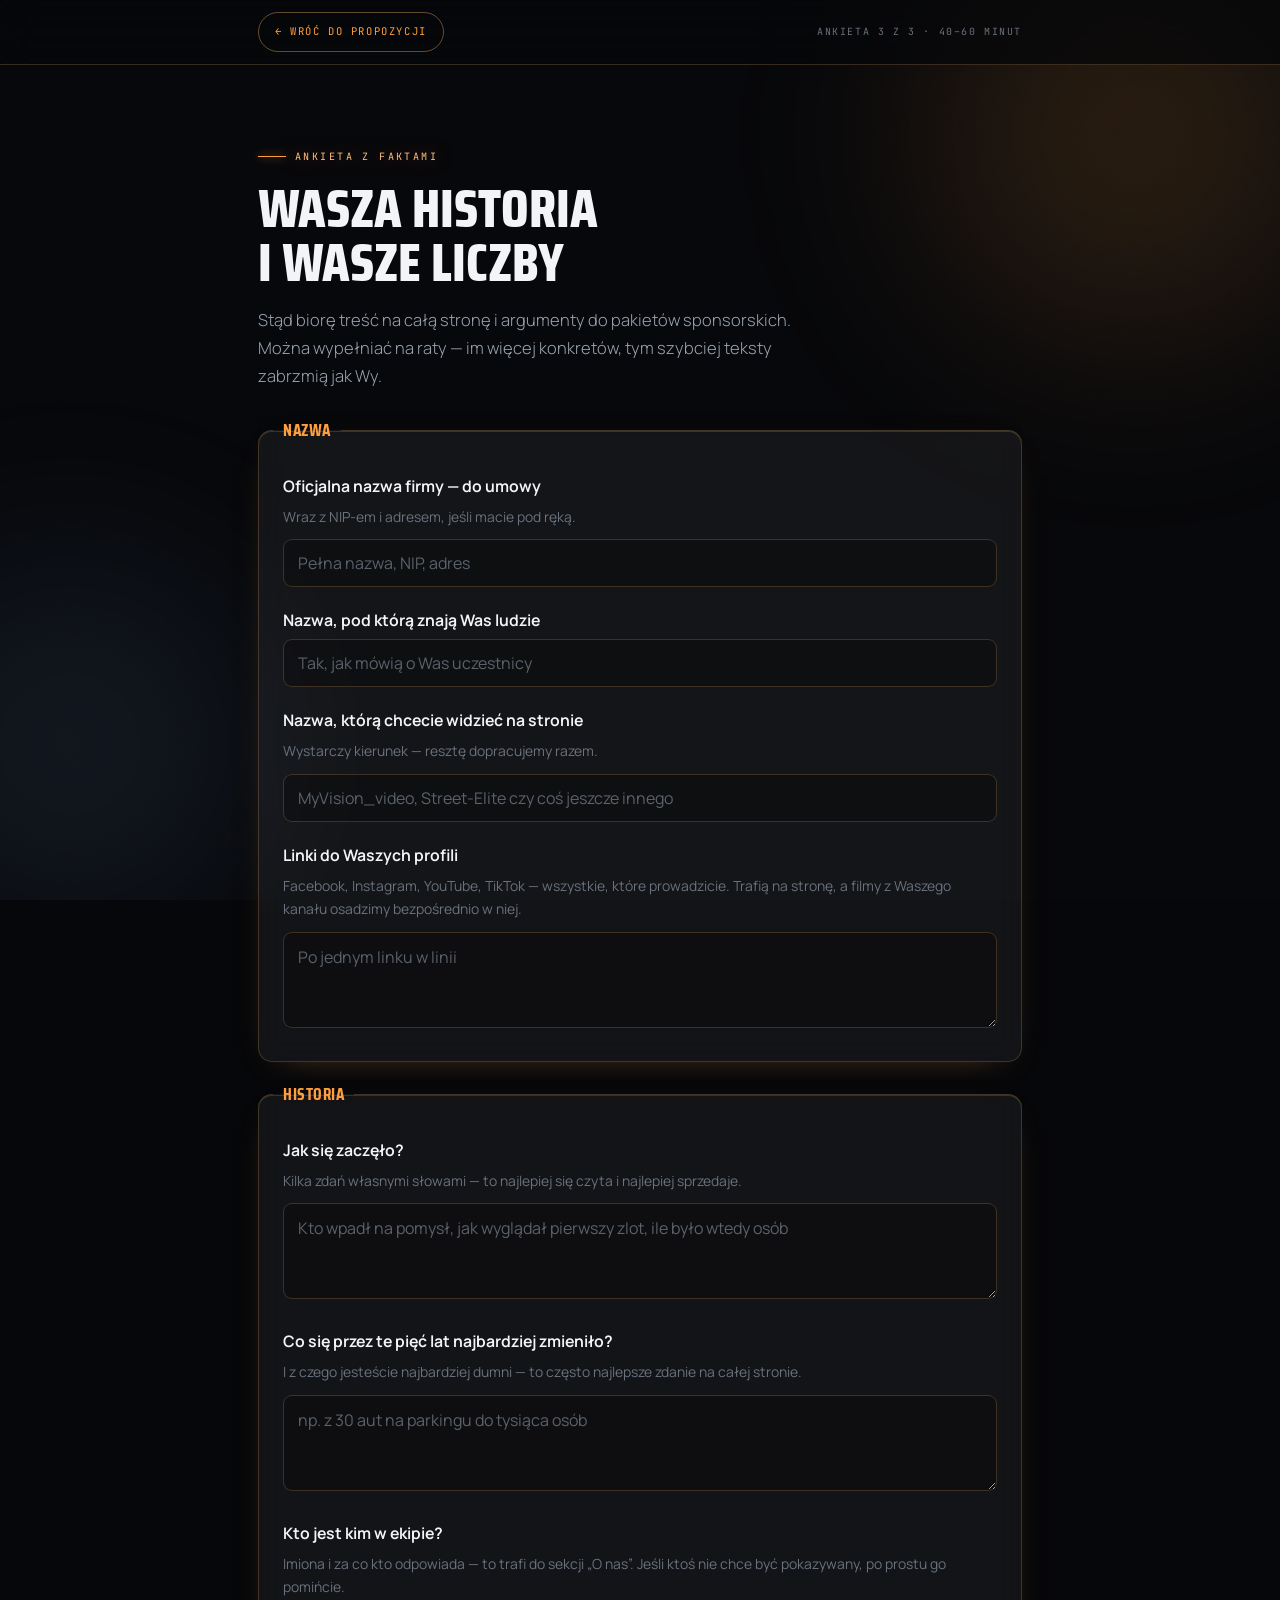
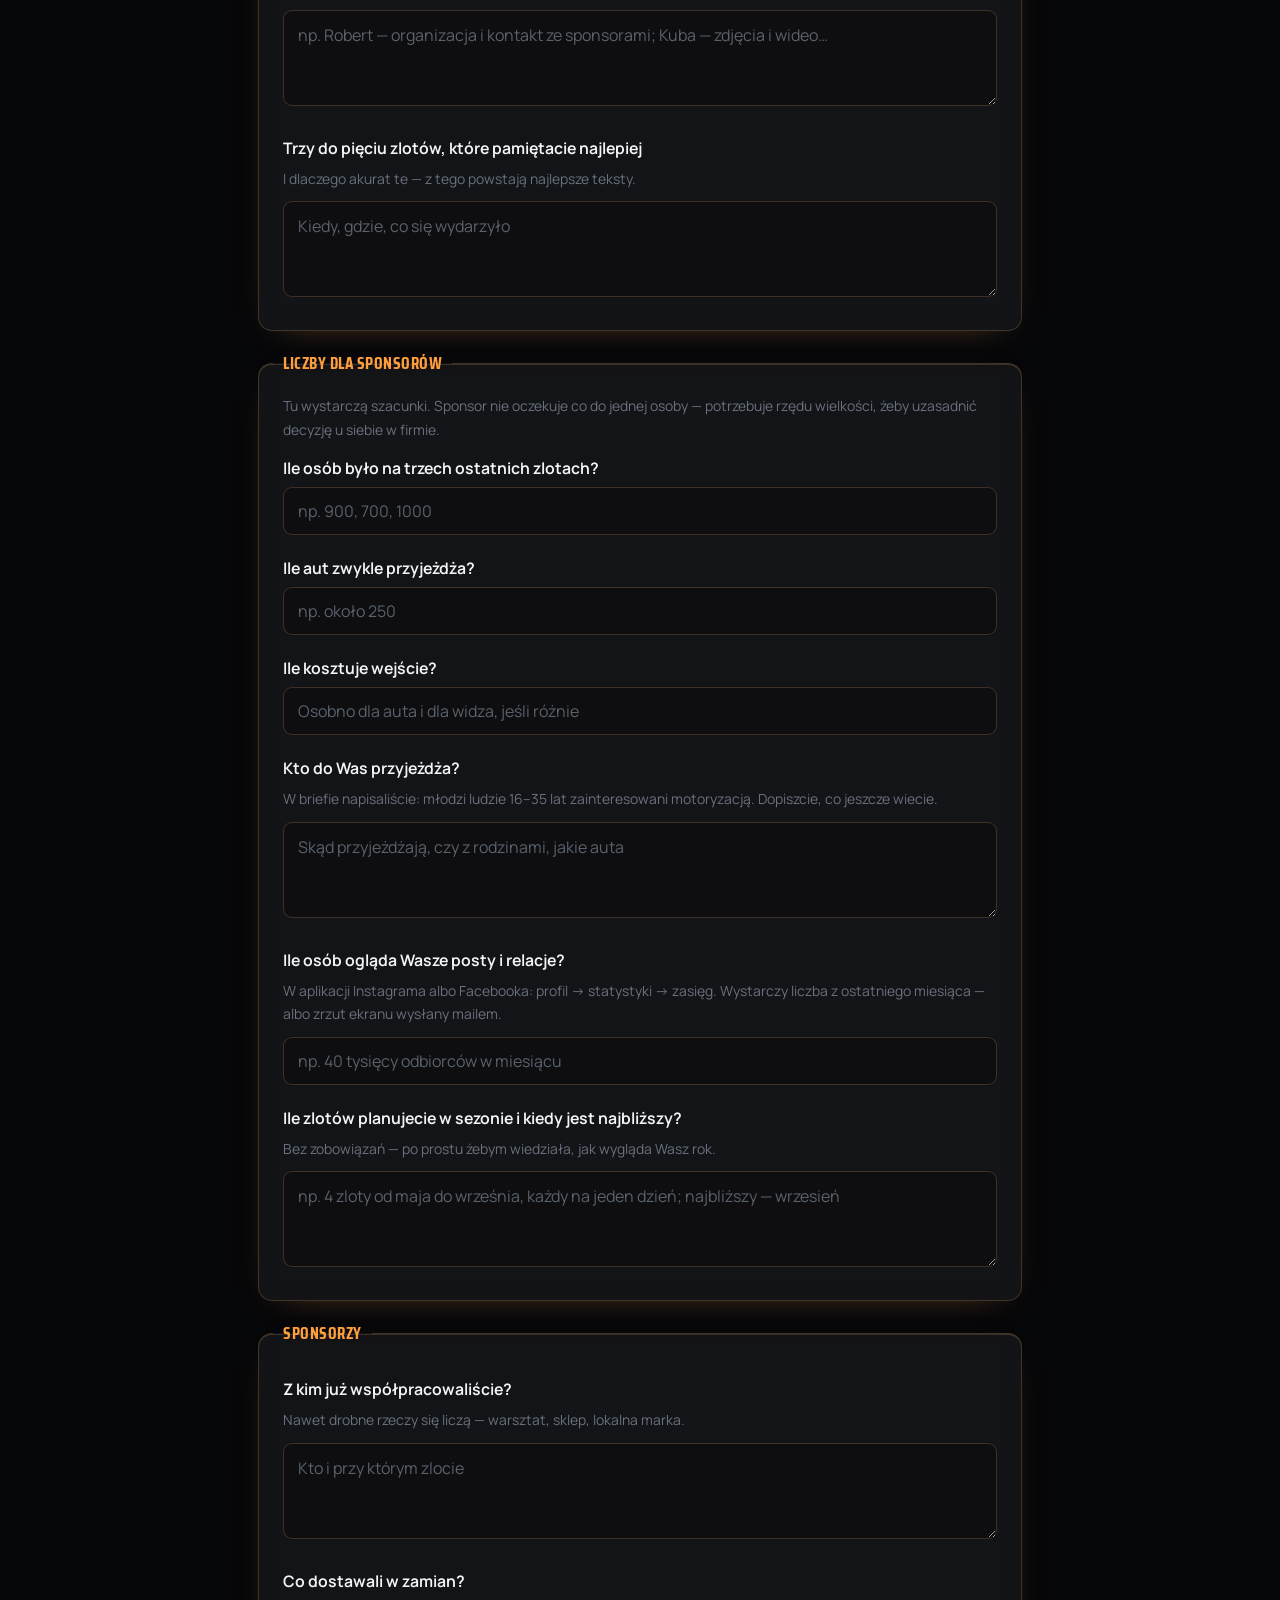
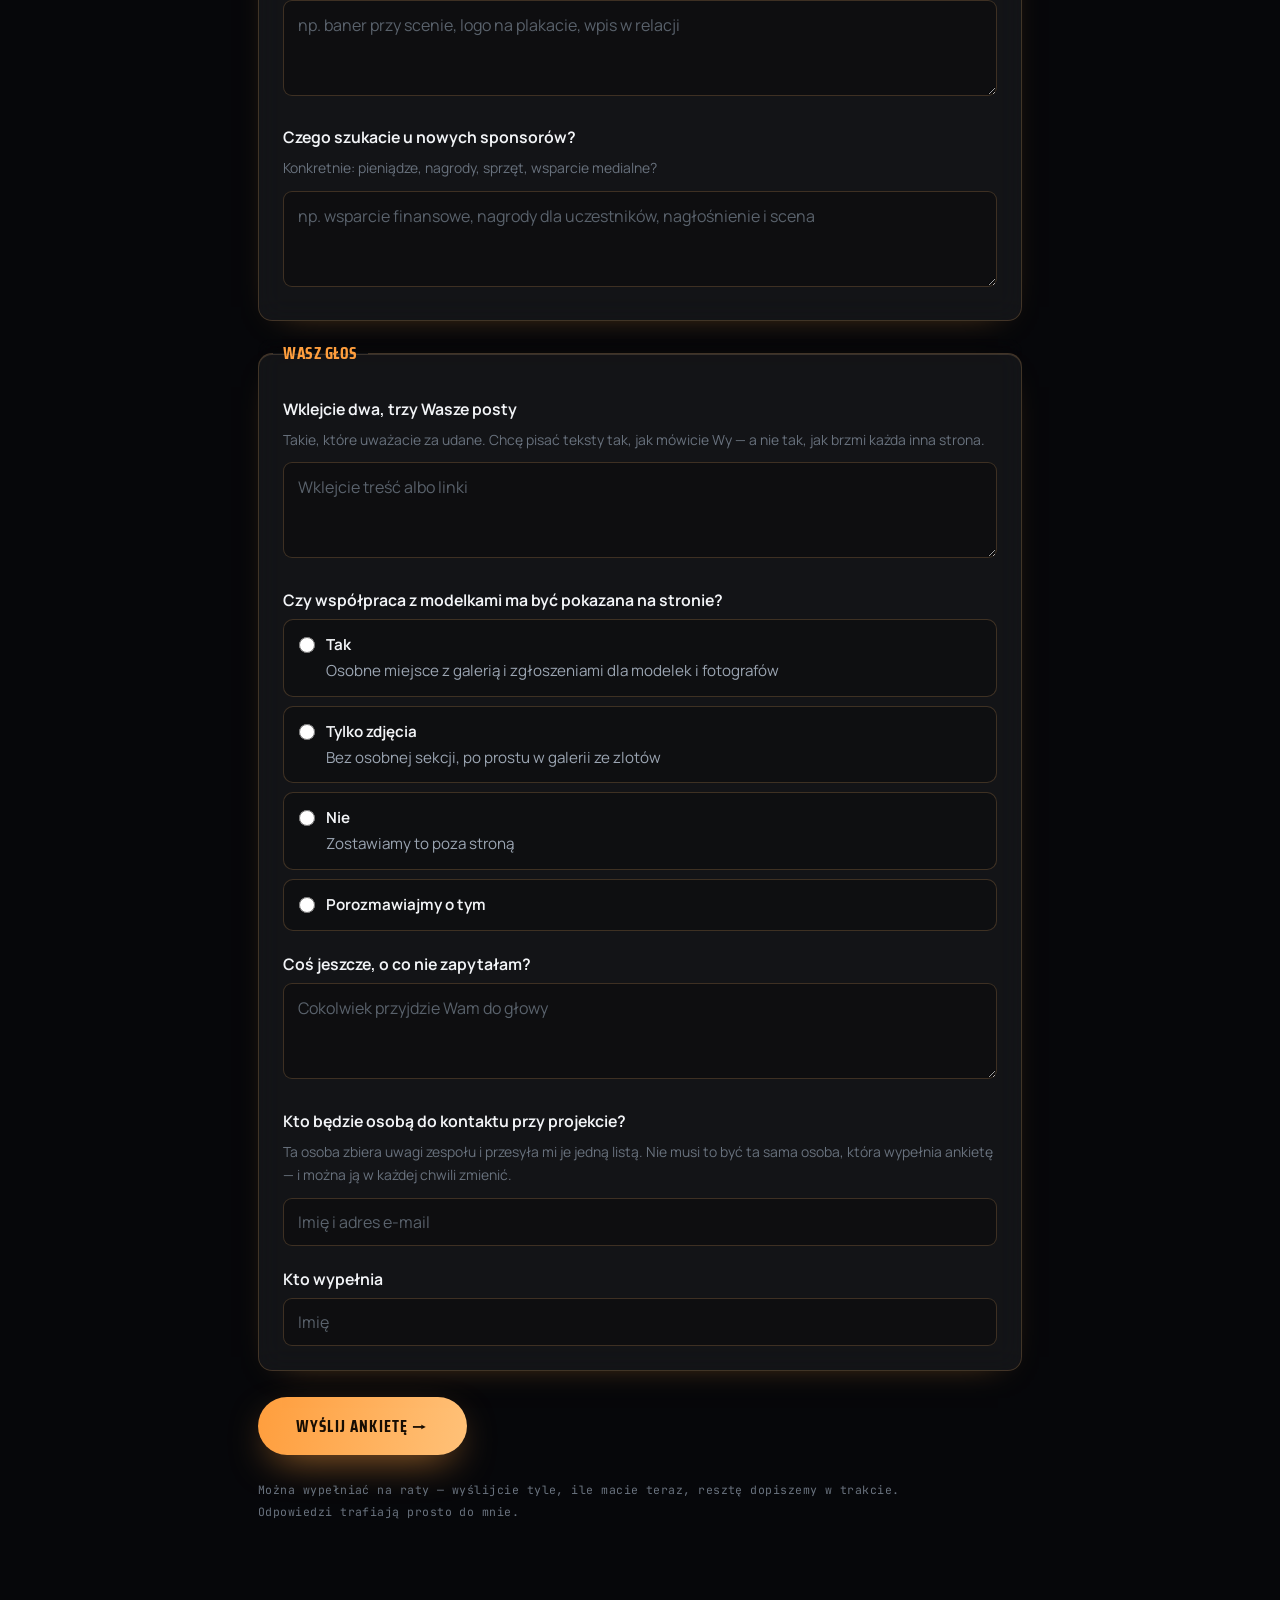
==== commit 0a0830a3: "Третья анкета: структура и логика сайта — подтверждение разделов, бесплатные мелочи, логика записи, " ====
--- a/ankieta-faktow.html
+++ b/ankieta-faktow.html
@@ -16,7 +16,7 @@
 
 <header class="bar"><div class="bar-in">
   <a class="back" href="index.html#odwas">← Wróć do propozycji</a>
-  <span class="step">Ankieta 2 z 2 · 40–60 minut</span>
+  <span class="step">Ankieta 3 z 3 · 40–60 minut</span>
 </div></header>
 
 <div class="wrap">
--- a/ankieta.css
+++ b/ankieta.css
@@ -77,6 +77,12 @@
 .foot{font-family:var(--mono);font-size:.72rem;color:var(--dim);letter-spacing:.04em;
 margin-top:24px;line-height:1.9}
 .hp{position:absolute;left:-9999px}
+.plan-list{list-style:none;padding:0;margin:0 0 20px;display:grid;gap:8px}
+.plan-list li{position:relative;padding-left:26px;color:var(--soft);font-size:.95rem}
+.plan-list li::before{content:"✓";position:absolute;left:2px;top:0;color:var(--sodium);
+font-family:var(--mono);font-size:.8rem;line-height:1.75}
+.opt span i{font-style:normal;color:var(--dim);font-size:.86em}
+
 /* ═══ telefon i duży tekst ═══ */
 @media(max-width:560px){
   .bar-in{flex-wrap:wrap;gap:8px 12px;padding:10px clamp(14px,4vw,28px)}
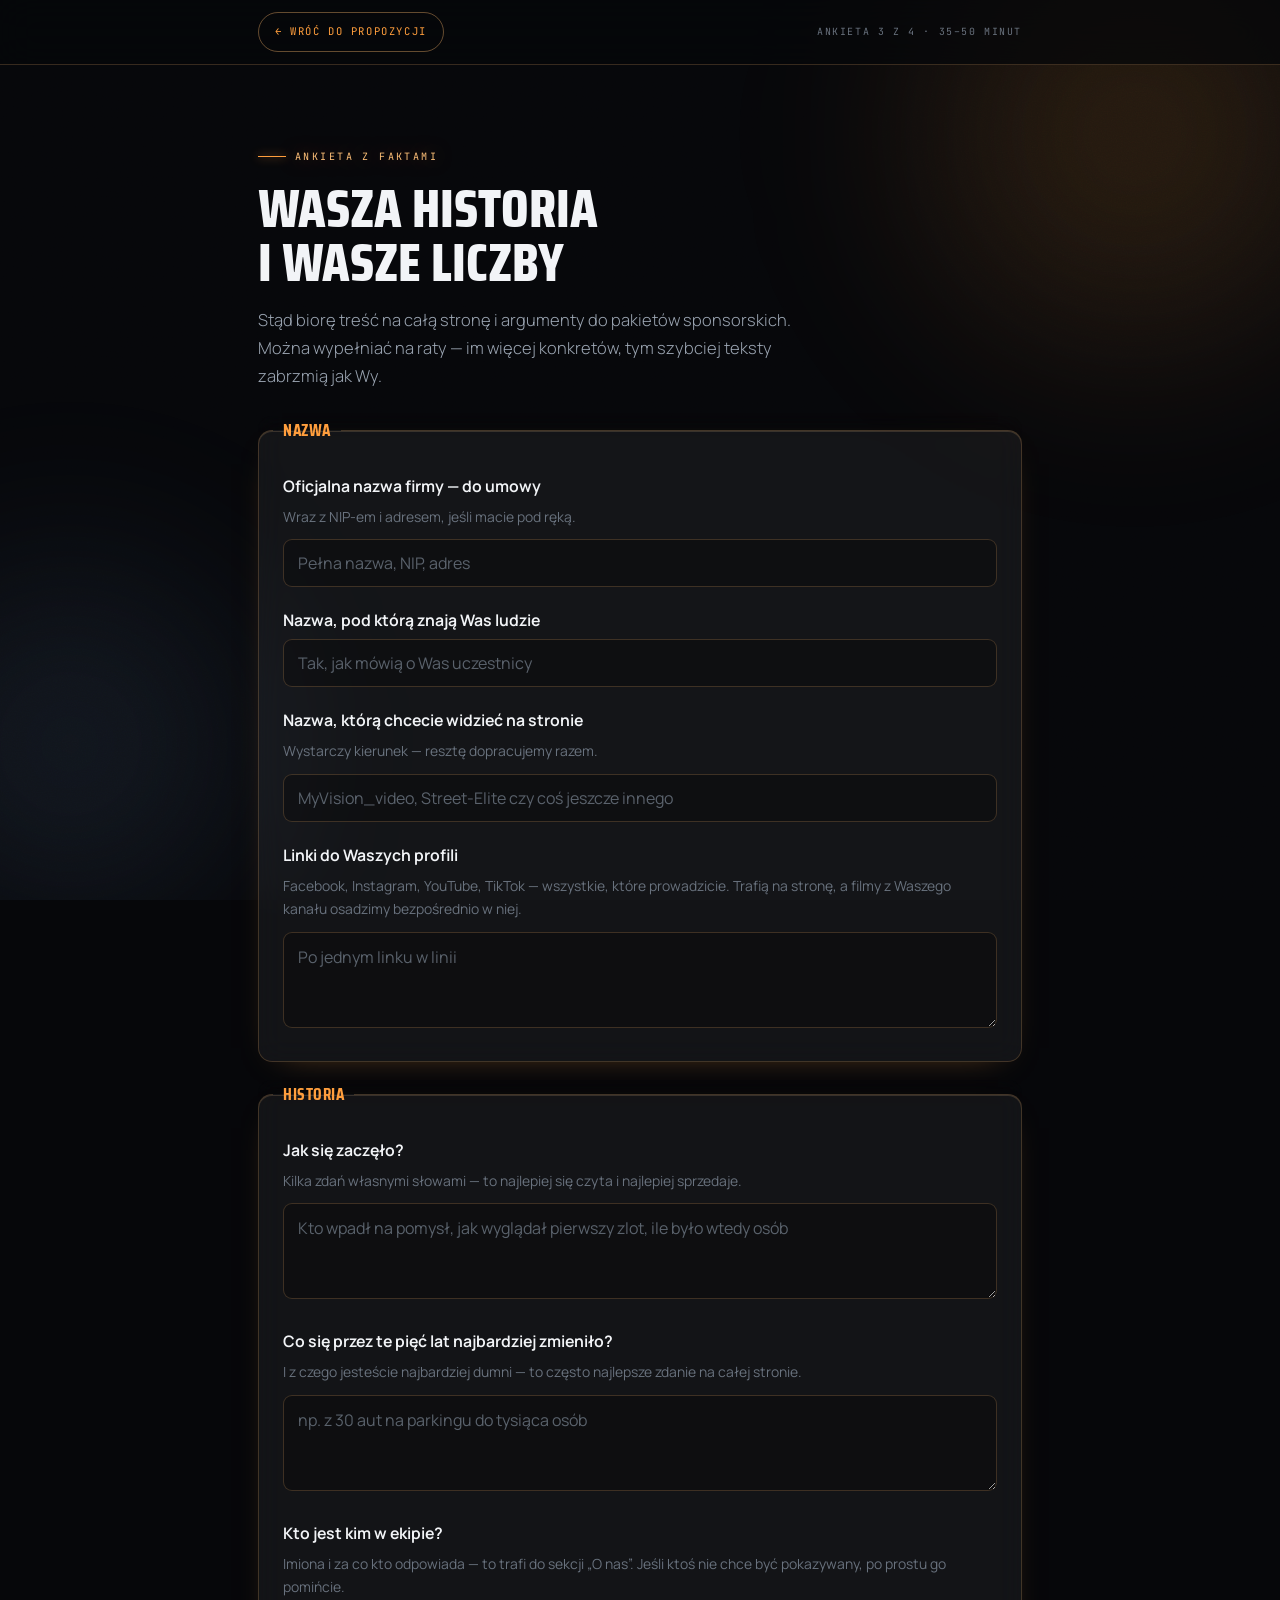
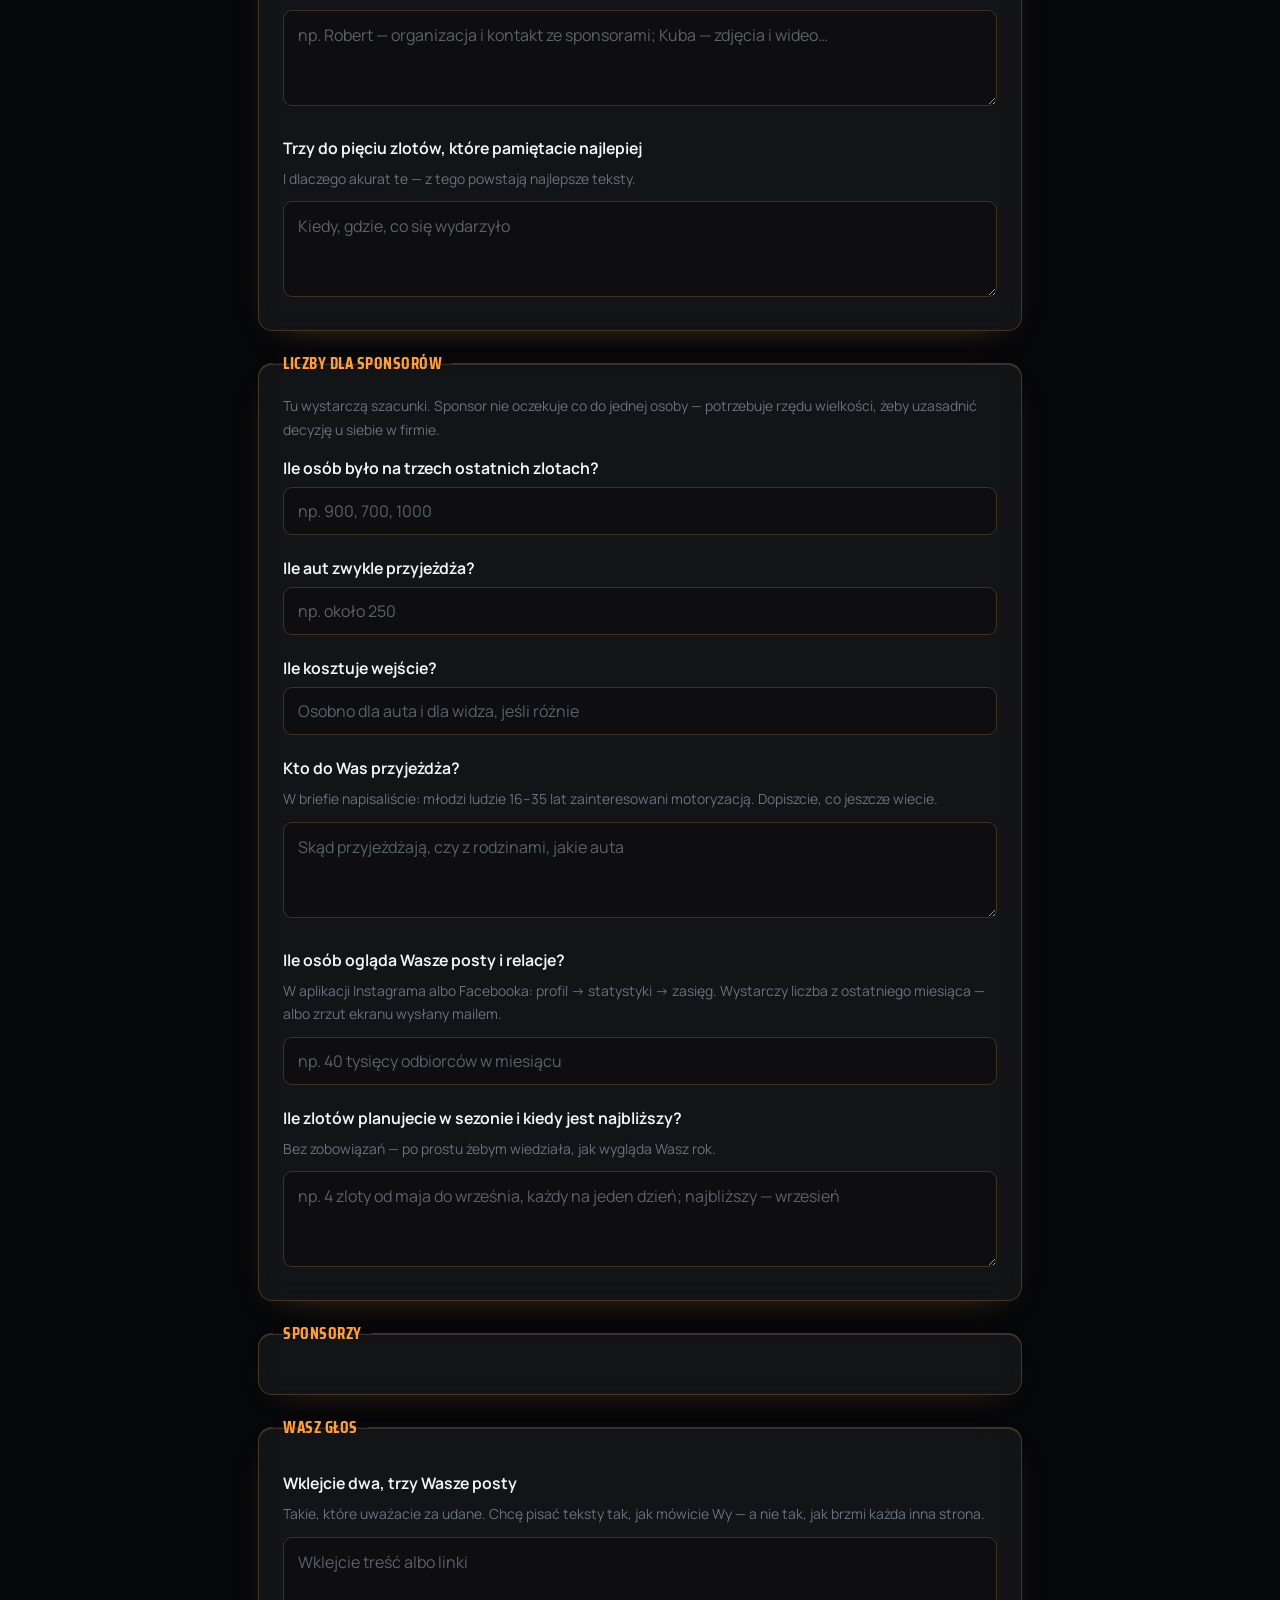
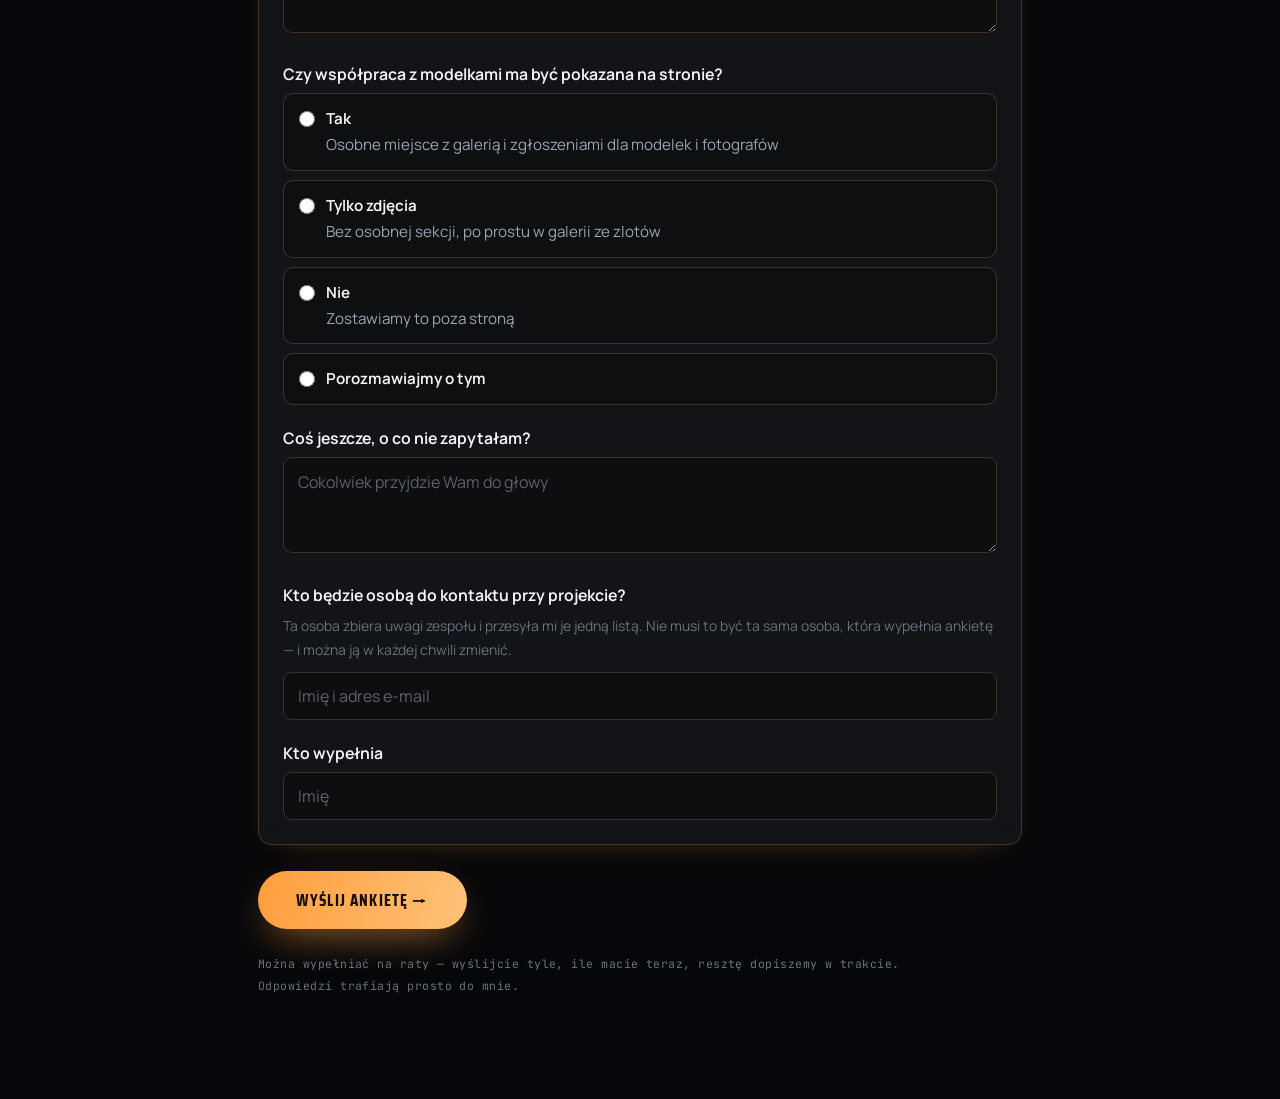
==== commit f0de7fc1: "Четвёртая анкета — спонсорская; пути участника и организатора дополнены недостающими шагами; ярлыки " ====
--- a/ankieta-faktow.html
+++ b/ankieta-faktow.html
@@ -16,7 +16,7 @@
 
 <header class="bar"><div class="bar-in">
   <a class="back" href="index.html#odwas">← Wróć do propozycji</a>
-  <span class="step">Ankieta 3 z 3 · 40–60 minut</span>
+  <span class="step">Ankieta 3 z 4 · 35–50 minut</span>
 </div></header>
 
 <div class="wrap">
@@ -115,20 +115,6 @@
 
   <fieldset>
     <legend>Sponsorzy</legend>
-    <div class="q">
-      <label for="s1">Z kim już współpracowaliście?</label>
-      <span class="hintx">Nawet drobne rzeczy się liczą — warsztat, sklep, lokalna marka.</span>
-      <textarea id="s1" name="Dotychczasowi partnerzy" placeholder="Kto i przy którym zlocie"></textarea>
-    </div>
-    <div class="q">
-      <label for="s2">Co dostawali w zamian?</label>
-      <textarea id="s2" name="Co dostawali sponsorzy" placeholder="np. baner przy scenie, logo na plakacie, wpis w relacji"></textarea>
-    </div>
-    <div class="q">
-      <label for="s3">Czego szukacie u nowych sponsorów?</label>
-      <span class="hintx">Konkretnie: pieniądze, nagrody, sprzęt, wsparcie medialne?</span>
-      <textarea id="s3" name="Czego szukamy u sponsorow" placeholder="np. wsparcie finansowe, nagrody dla uczestników, nagłośnienie i scena"></textarea>
-    </div>
   </fieldset>
 
   <fieldset>
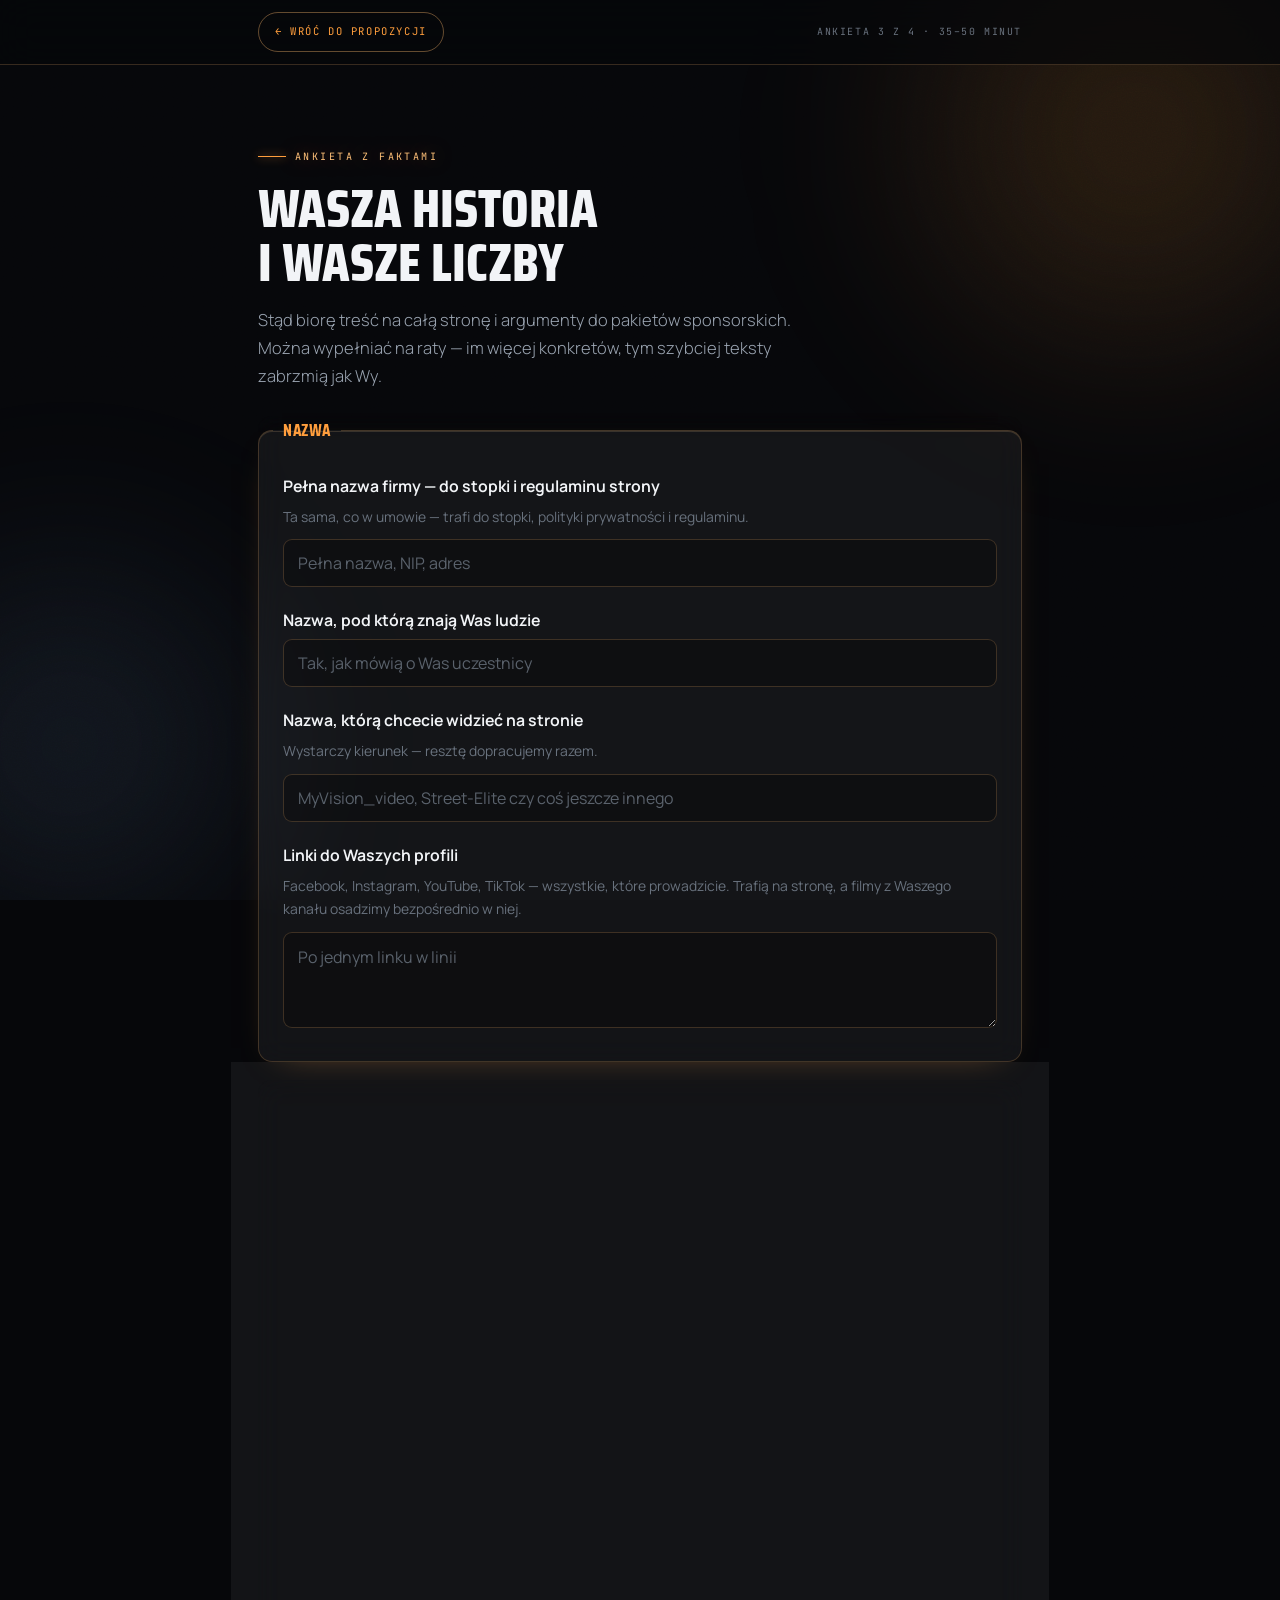
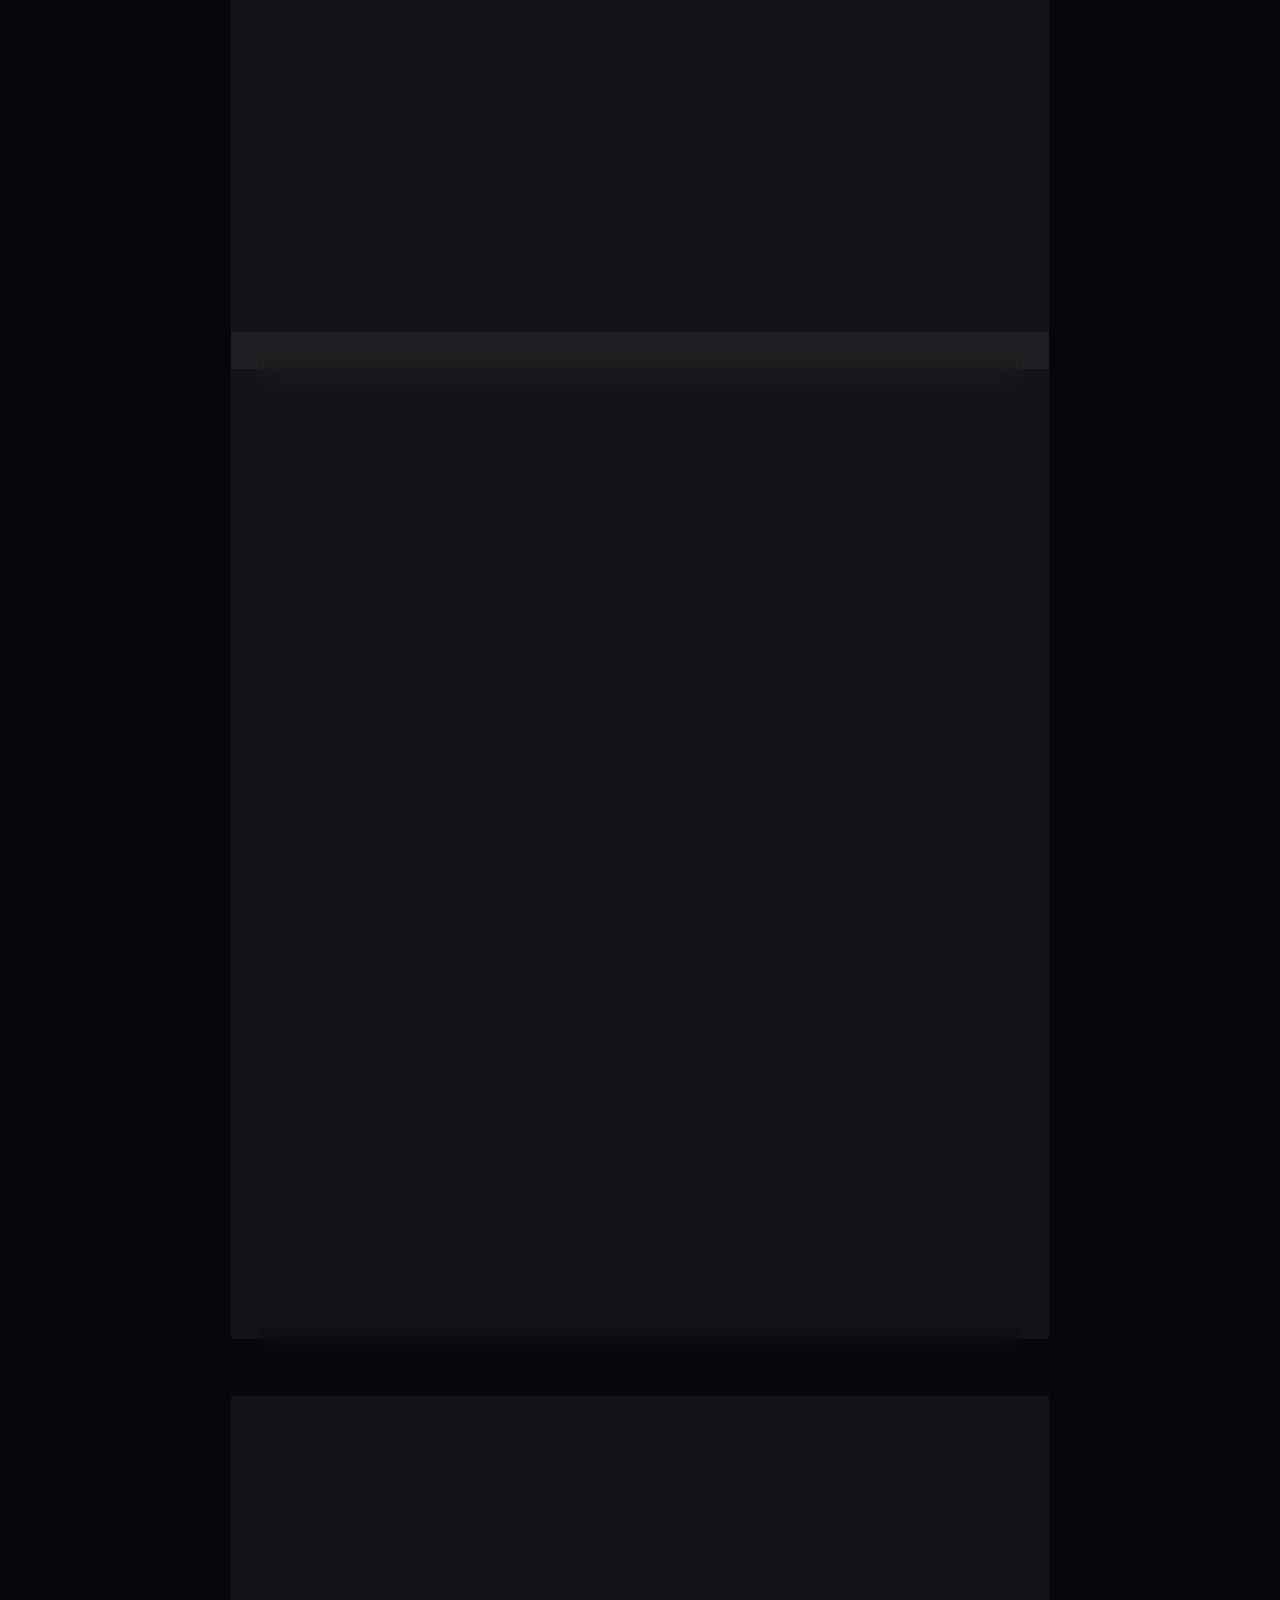
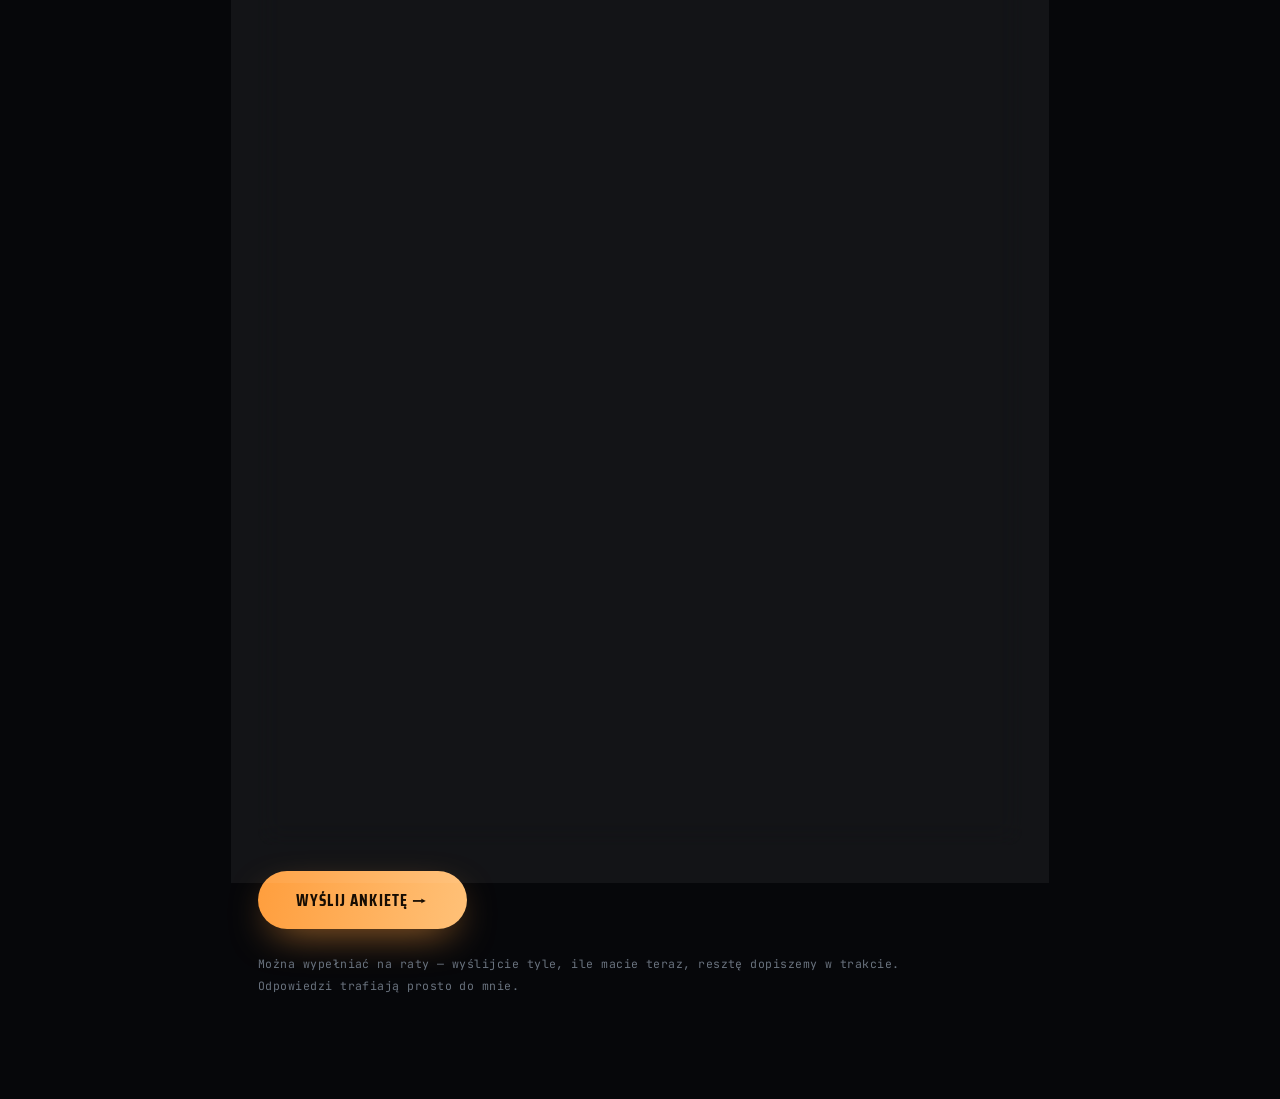
==== commit 3bf62217: "Аудит секции «Co robimy razem»: убрано ложное обещание «без единого слова», снята повторная просьба " ====
--- a/ankieta-faktow.html
+++ b/ankieta-faktow.html
@@ -36,8 +36,8 @@
   <fieldset>
     <legend>Nazwa</legend>
     <div class="q">
-      <label for="n1">Oficjalna nazwa firmy — do umowy</label>
-      <span class="hintx">Wraz z NIP-em i adresem, jeśli macie pod ręką.</span>
+      <label for="n1">Pełna nazwa firmy — do stopki i regulaminu strony</label>
+      <span class="hintx">Ta sama, co w umowie — trafi do stopki, polityki prywatności i regulaminu.</span>
       <input id="n1" type="text" name="Nazwa firmy do umowy" placeholder="Pełna nazwa, NIP, adres">
     </div>
     <div class="q">
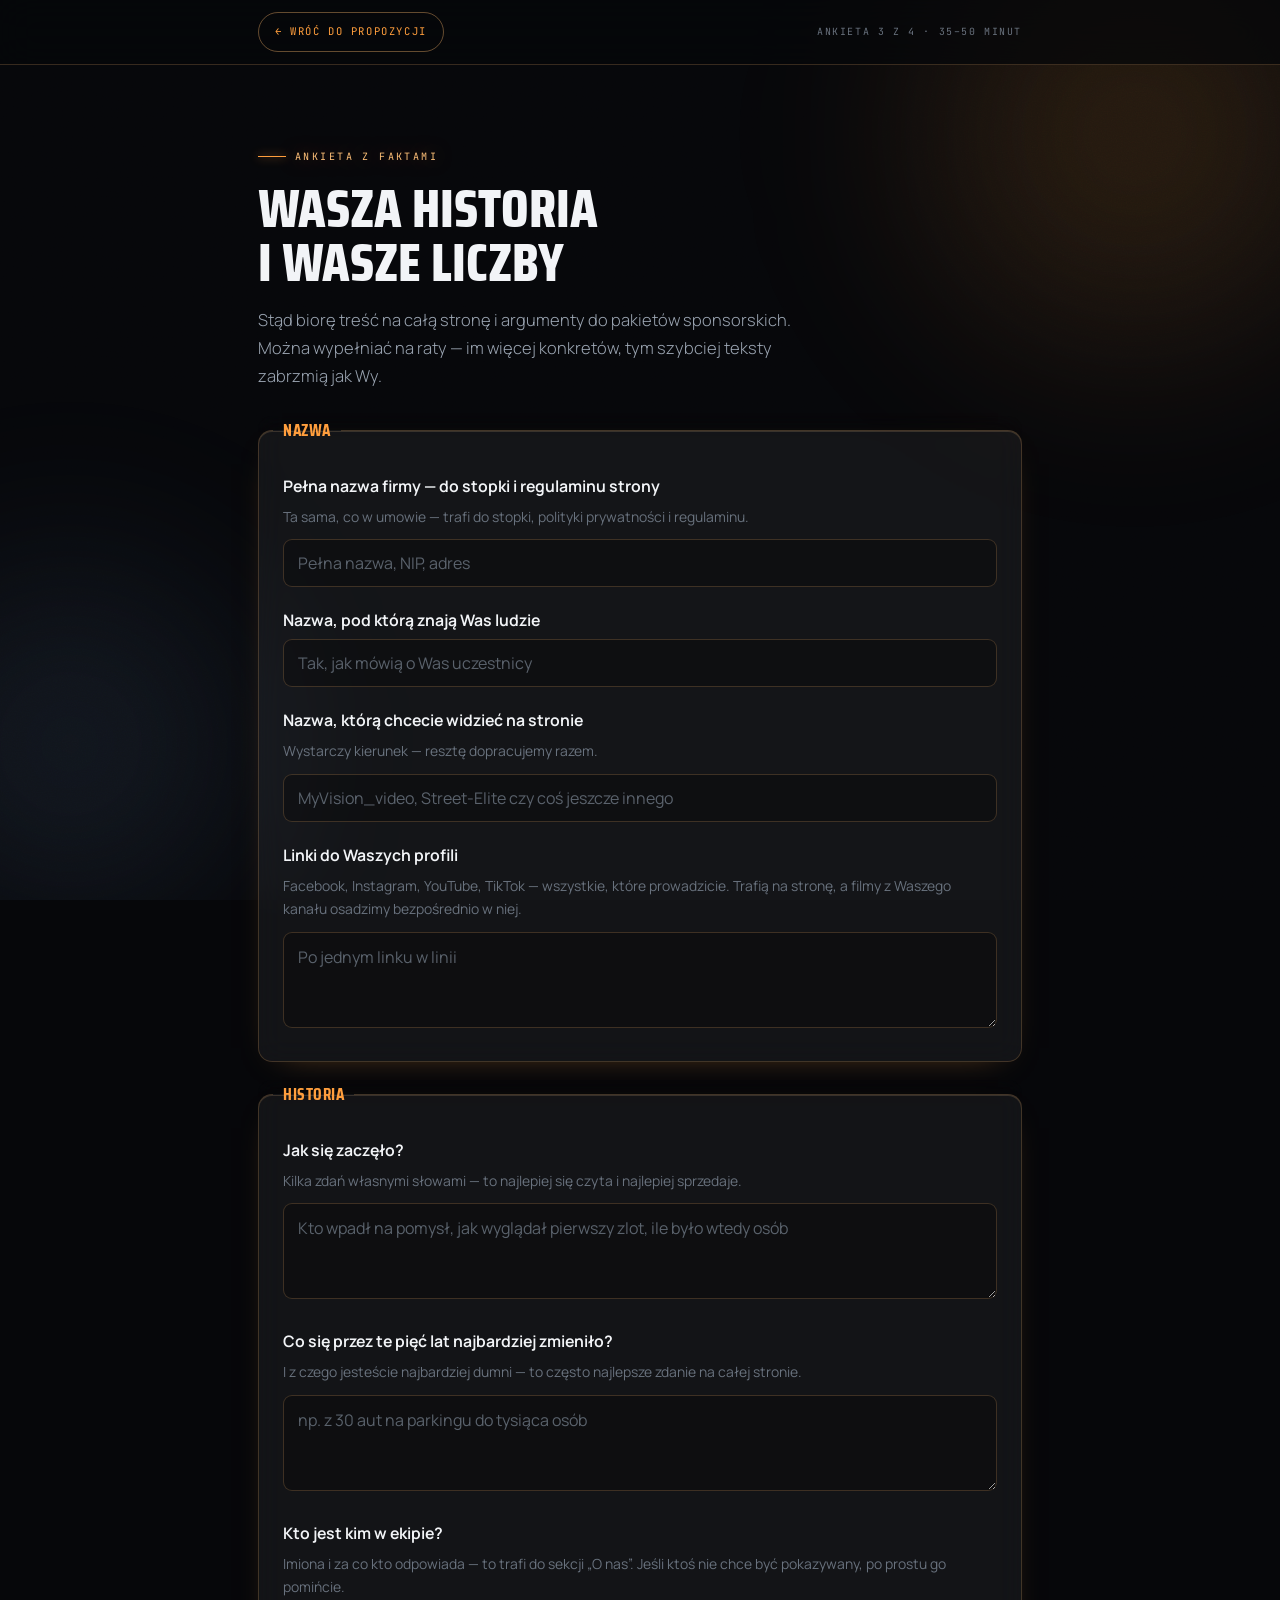
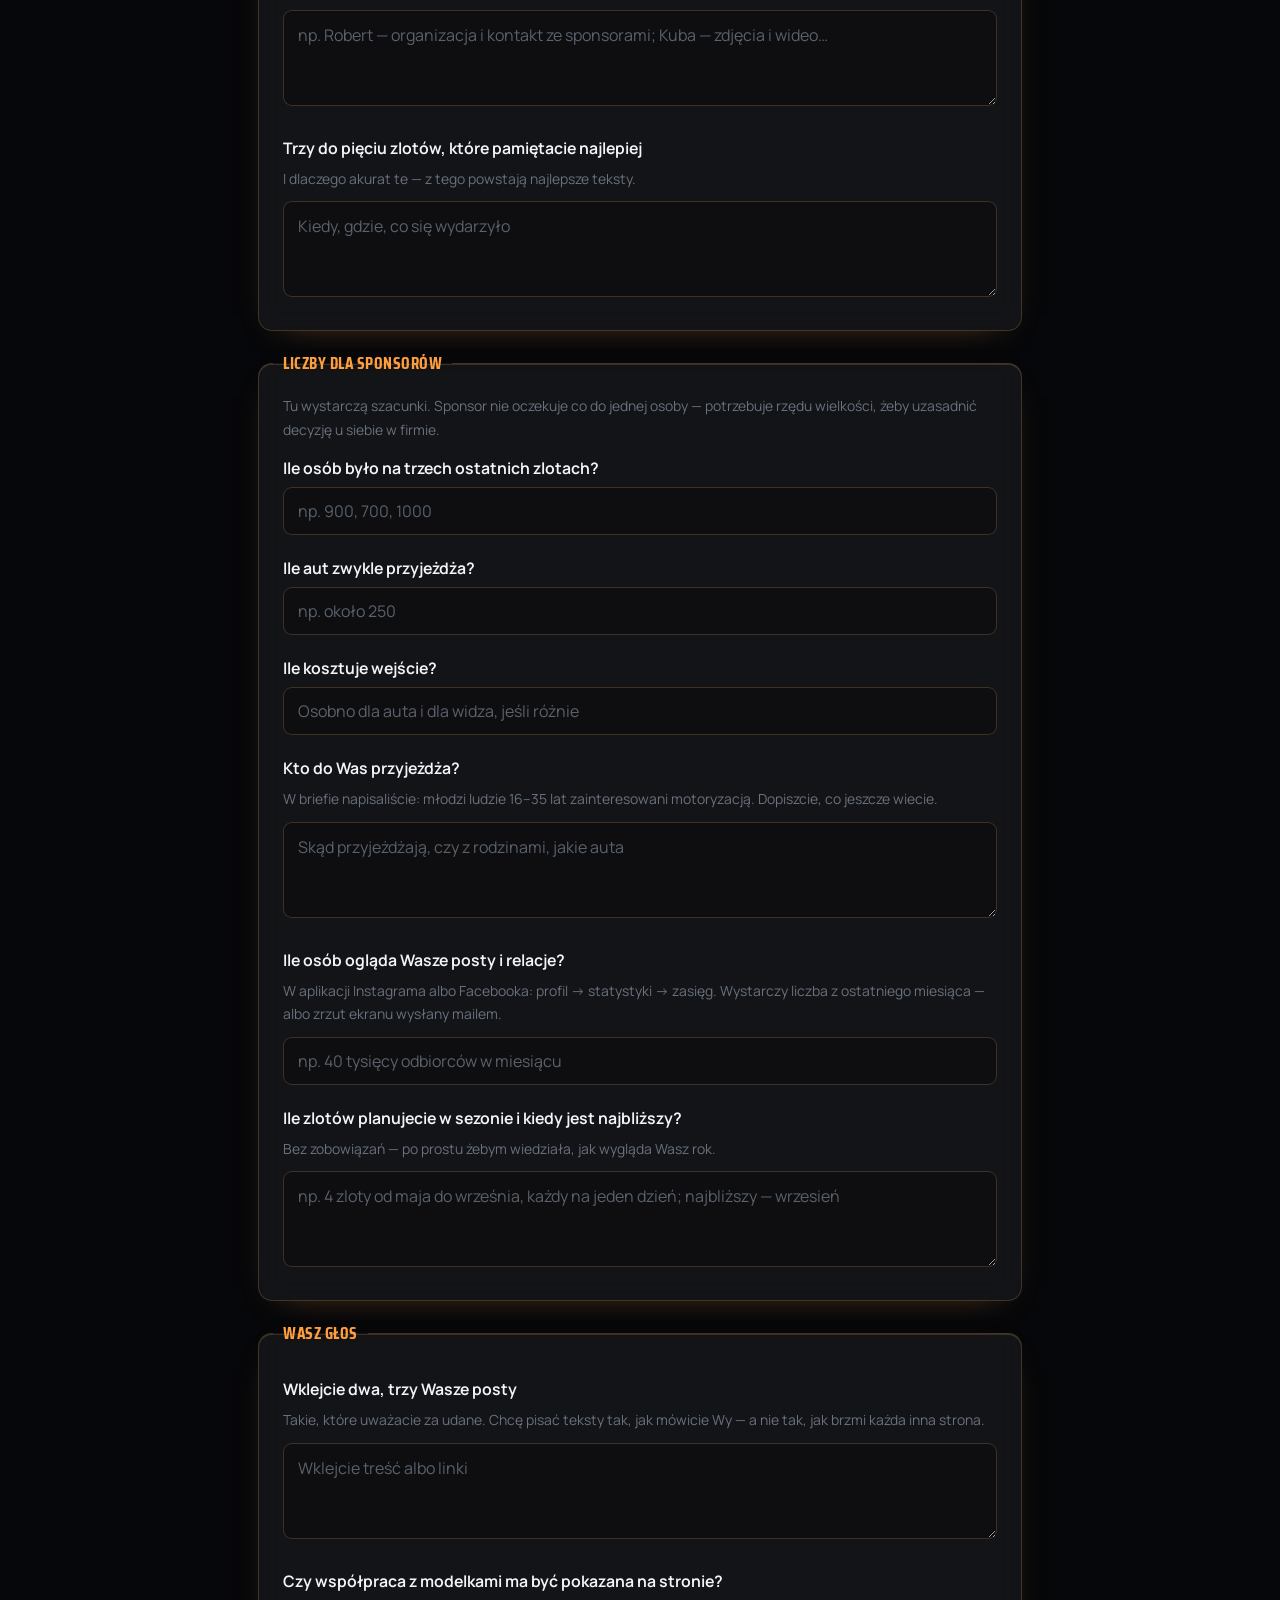
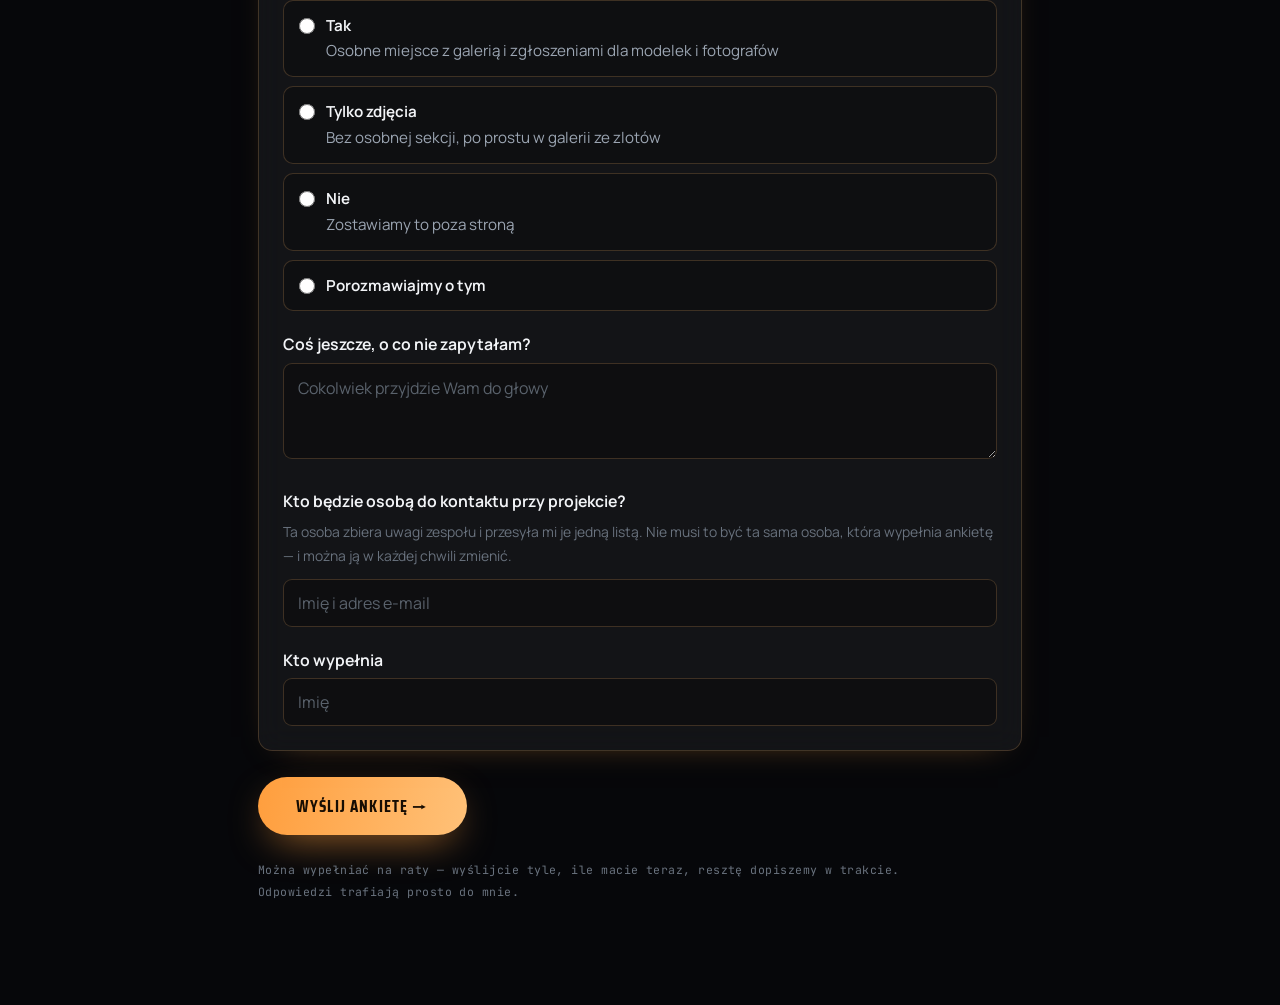
==== commit 4f4a34f2: "Критичное: удалена пустая рамка Sponsorzy в анкете, поля формы 16px (iOS больше не зумит), «bez VAT»" ====
--- a/ankieta-faktow.html
+++ b/ankieta-faktow.html
@@ -113,9 +113,6 @@
     </div>
   </fieldset>
 
-  <fieldset>
-    <legend>Sponsorzy</legend>
-  </fieldset>
 
   <fieldset>
     <legend>Wasz głos</legend>
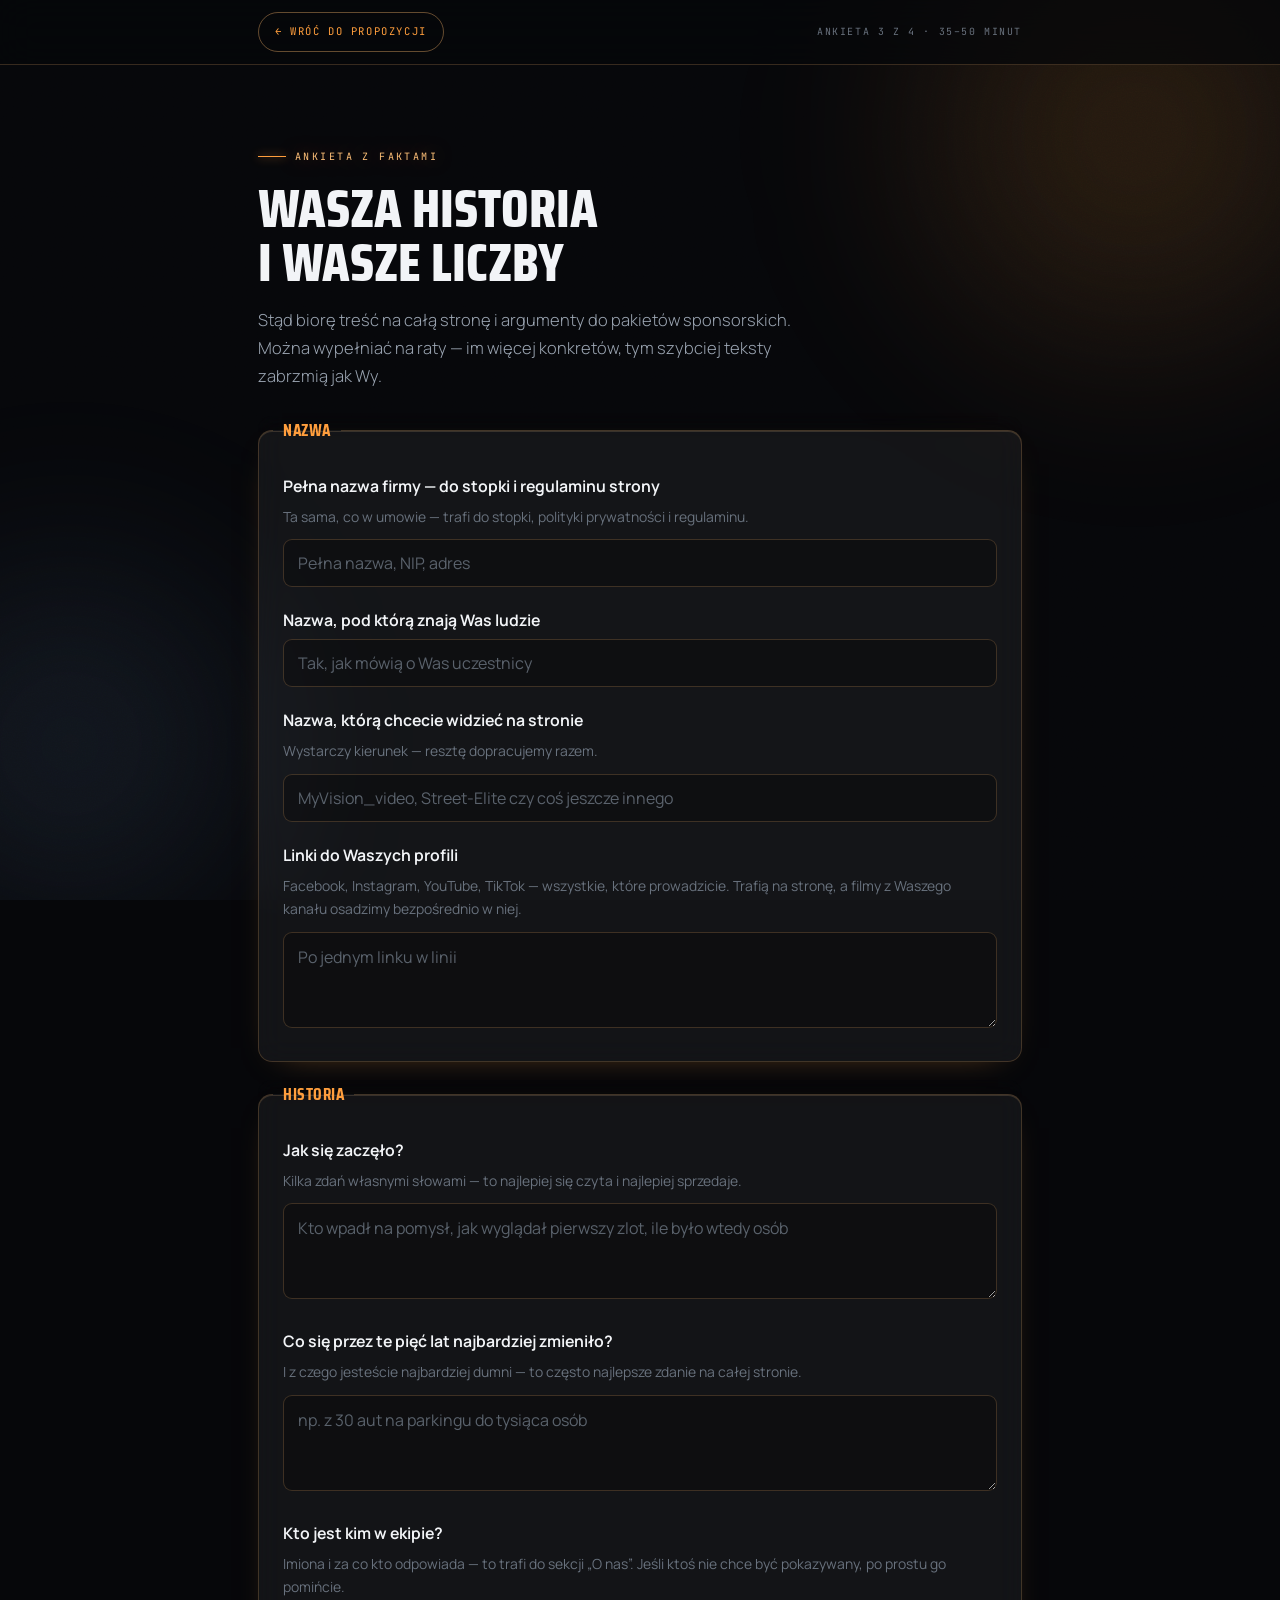
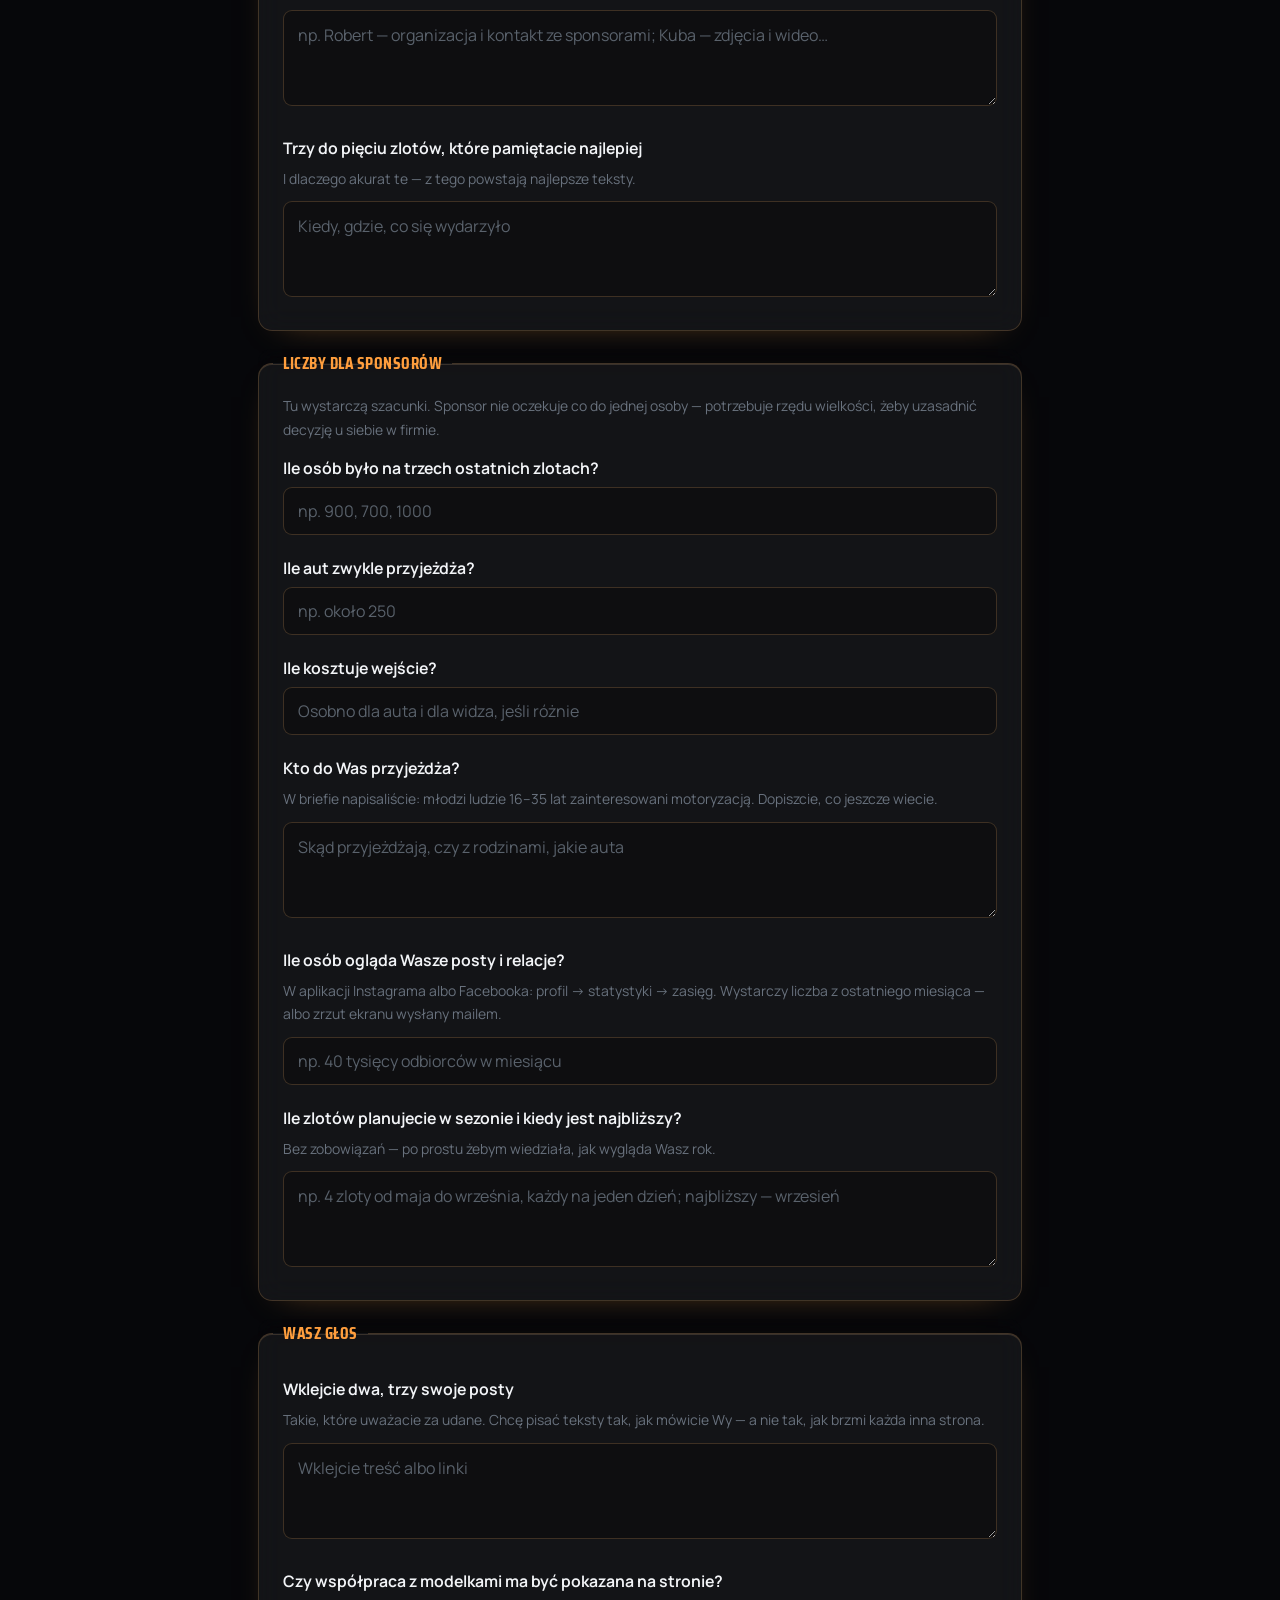
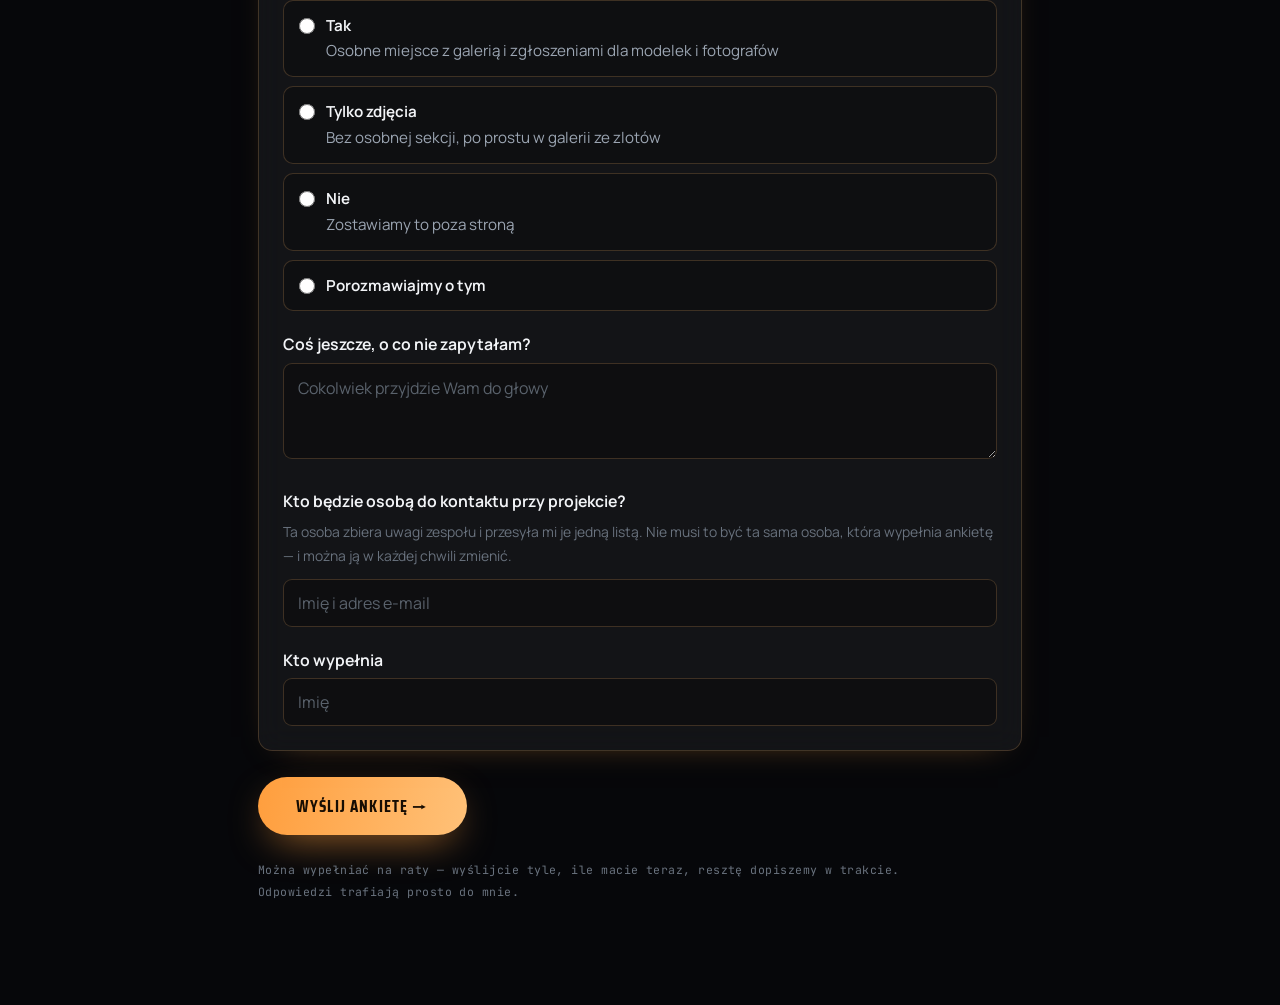
==== commit 5f3a03aa: "Критичное после аудита: закрыта дыра на 2000 zl (Dla firm не входит в восьмёрку бесплатных), убрано " ====
--- a/ankieta-faktow.html
+++ b/ankieta-faktow.html
@@ -117,7 +117,7 @@
   <fieldset>
     <legend>Wasz głos</legend>
     <div class="q">
-      <label for="g1">Wklejcie dwa, trzy Wasze posty</label>
+      <label for="g1">Wklejcie dwa, trzy swoje posty</label>
       <span class="hintx">Takie, które uważacie za udane. Chcę pisać teksty tak, jak mówicie Wy — a nie tak, jak brzmi każda inna strona.</span>
       <textarea id="g1" name="Przyklady postow" placeholder="Wklejcie treść albo linki"></textarea>
     </div>
